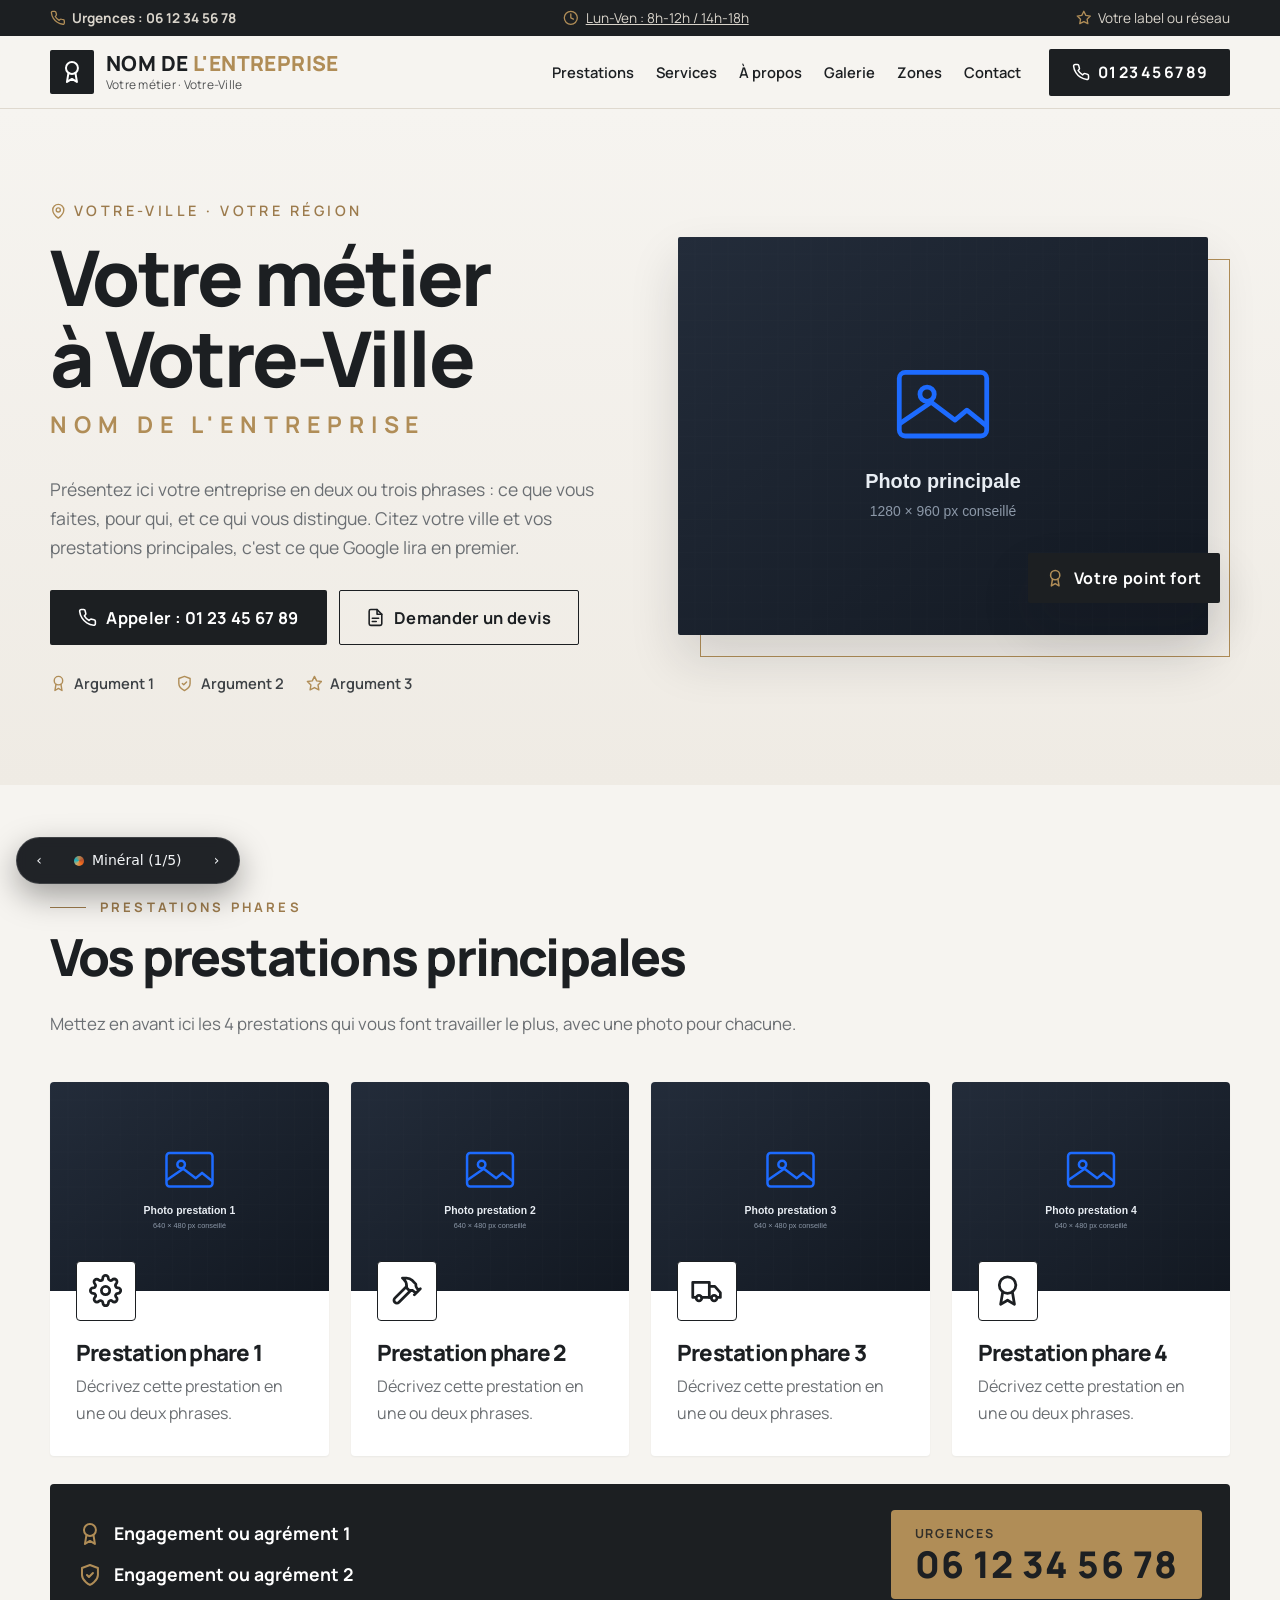
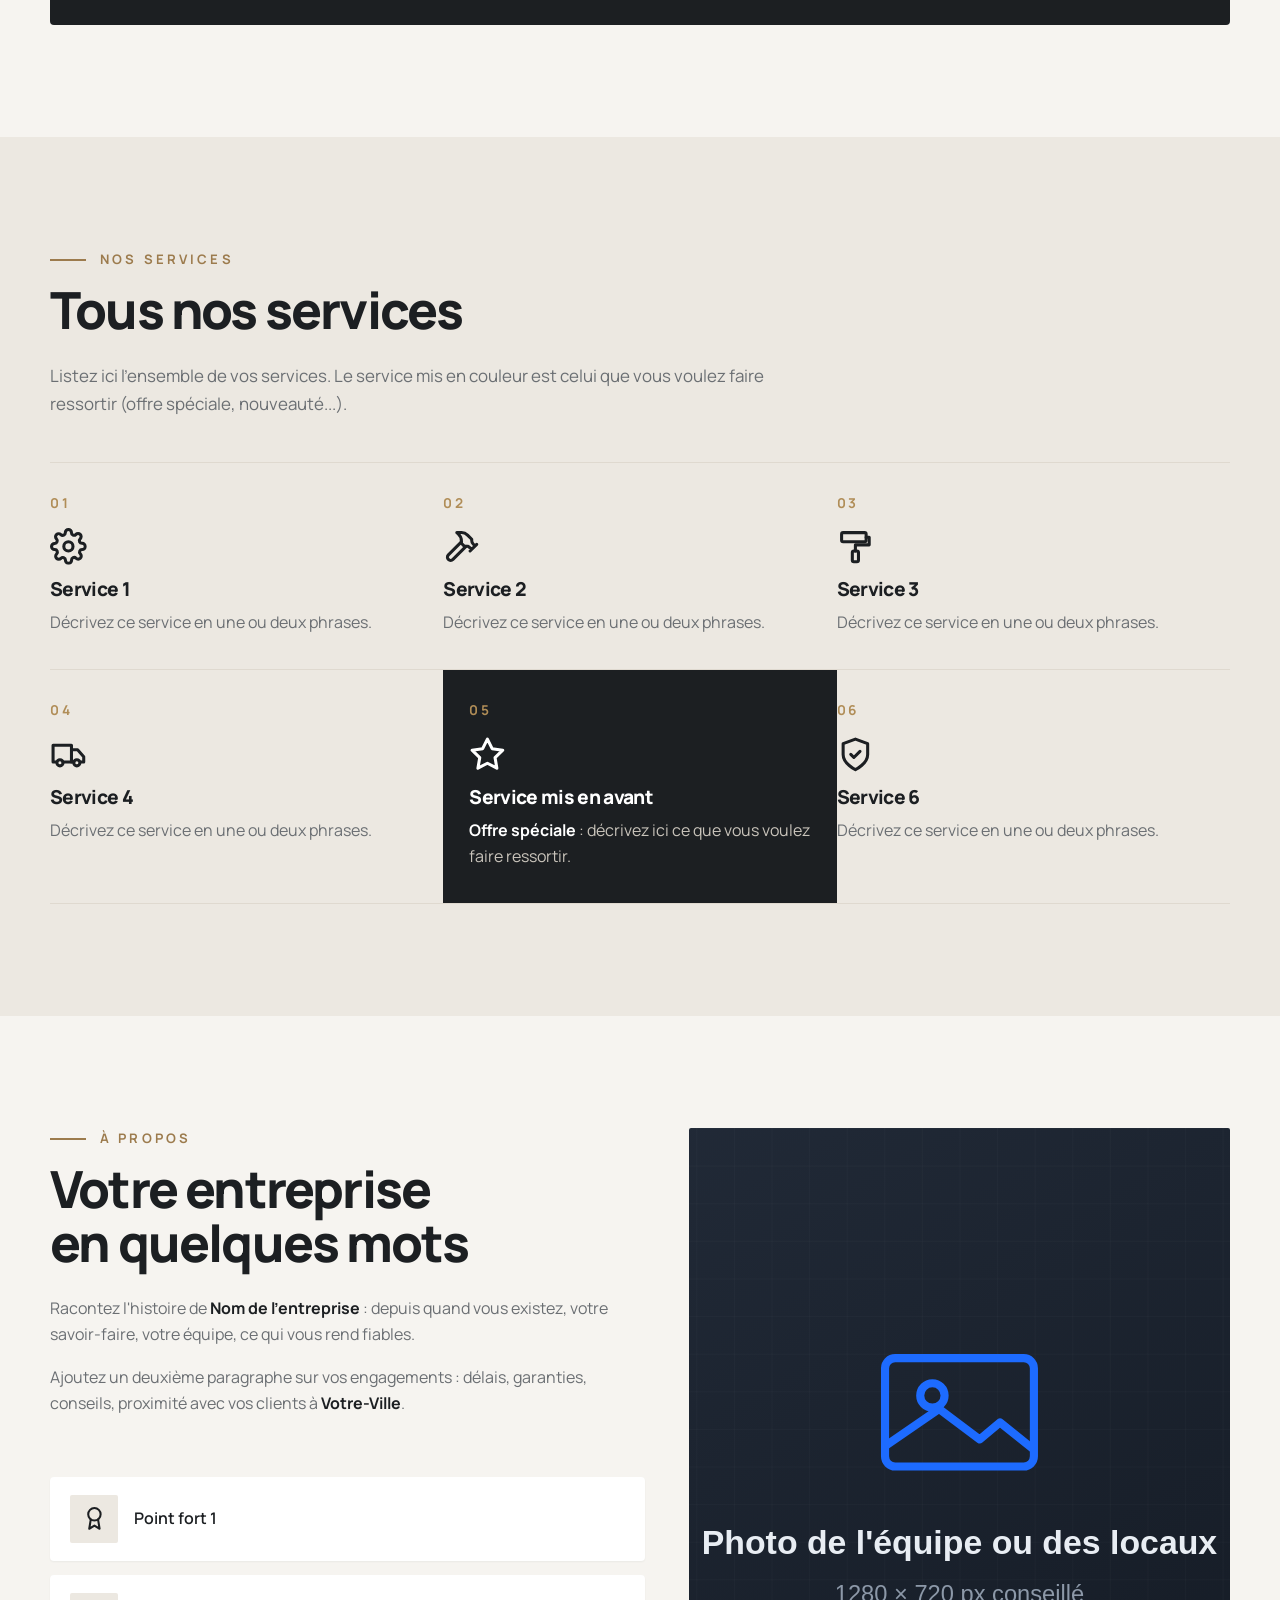
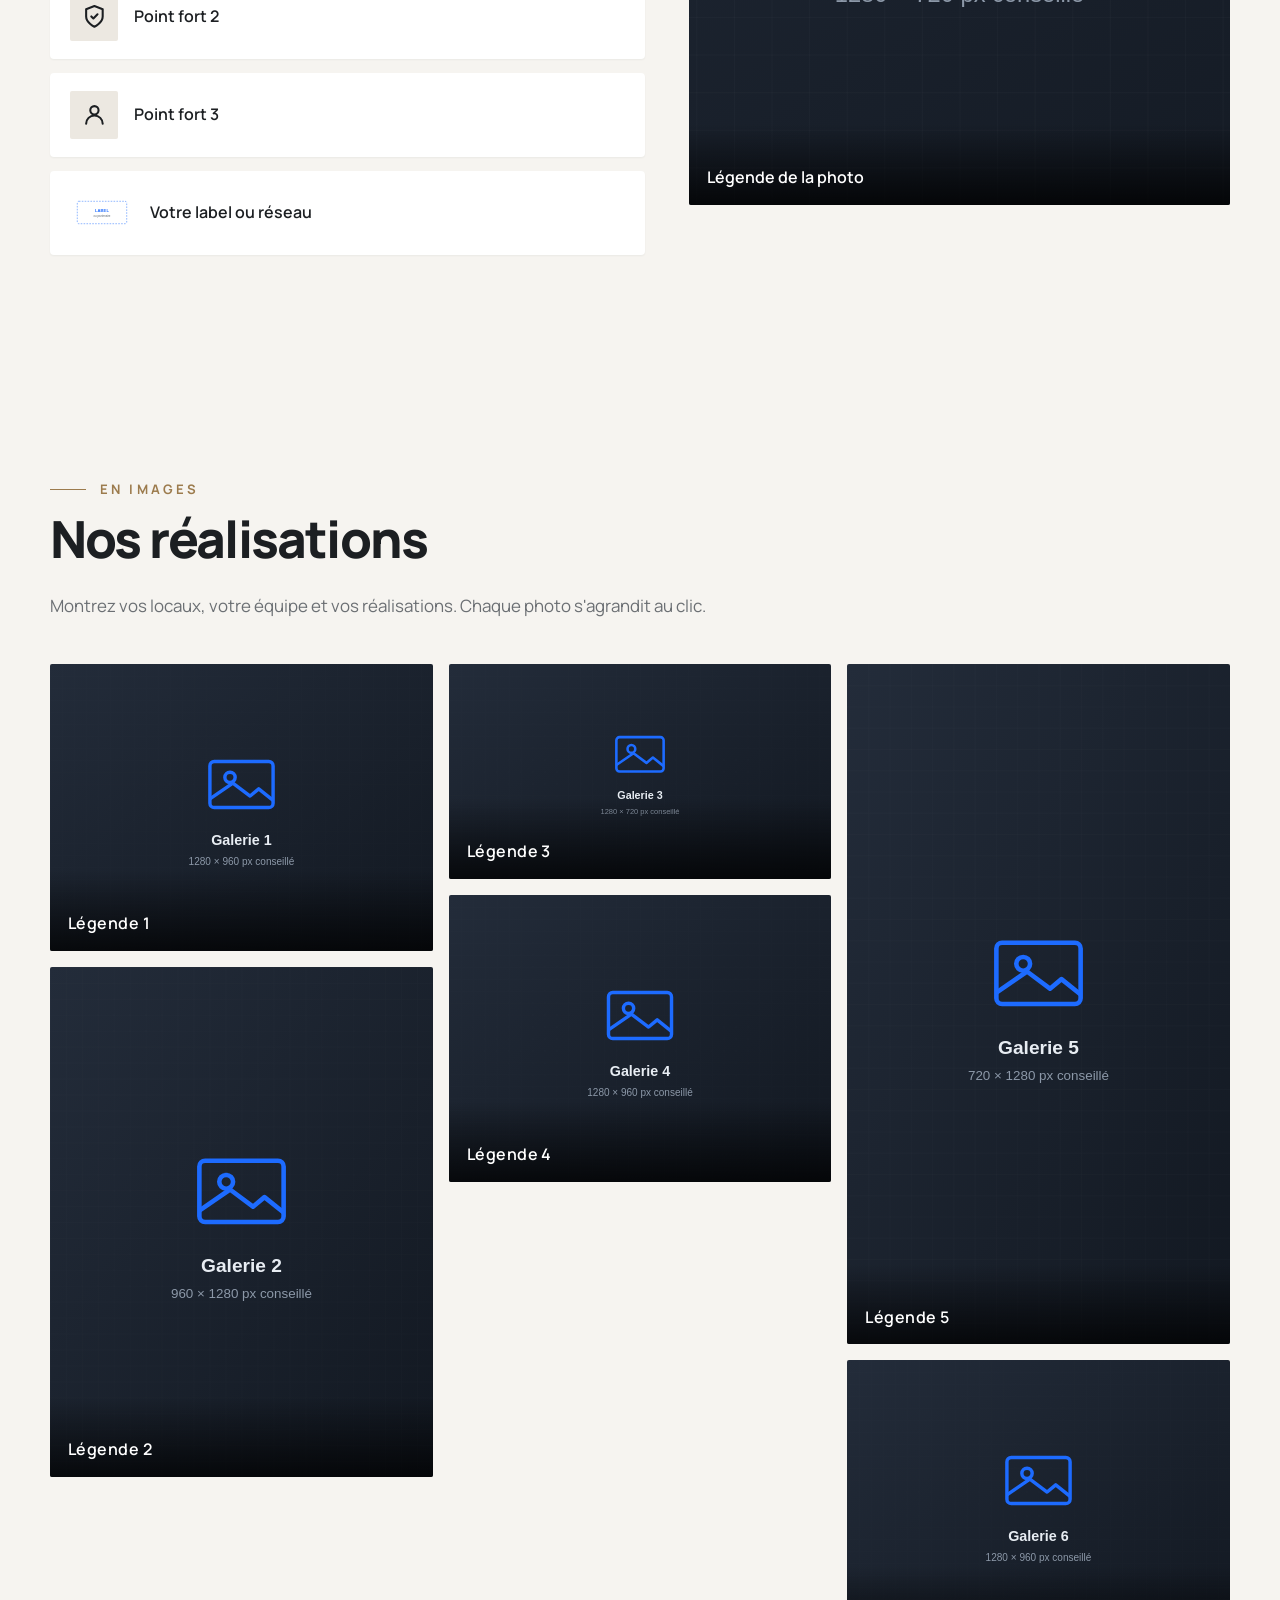
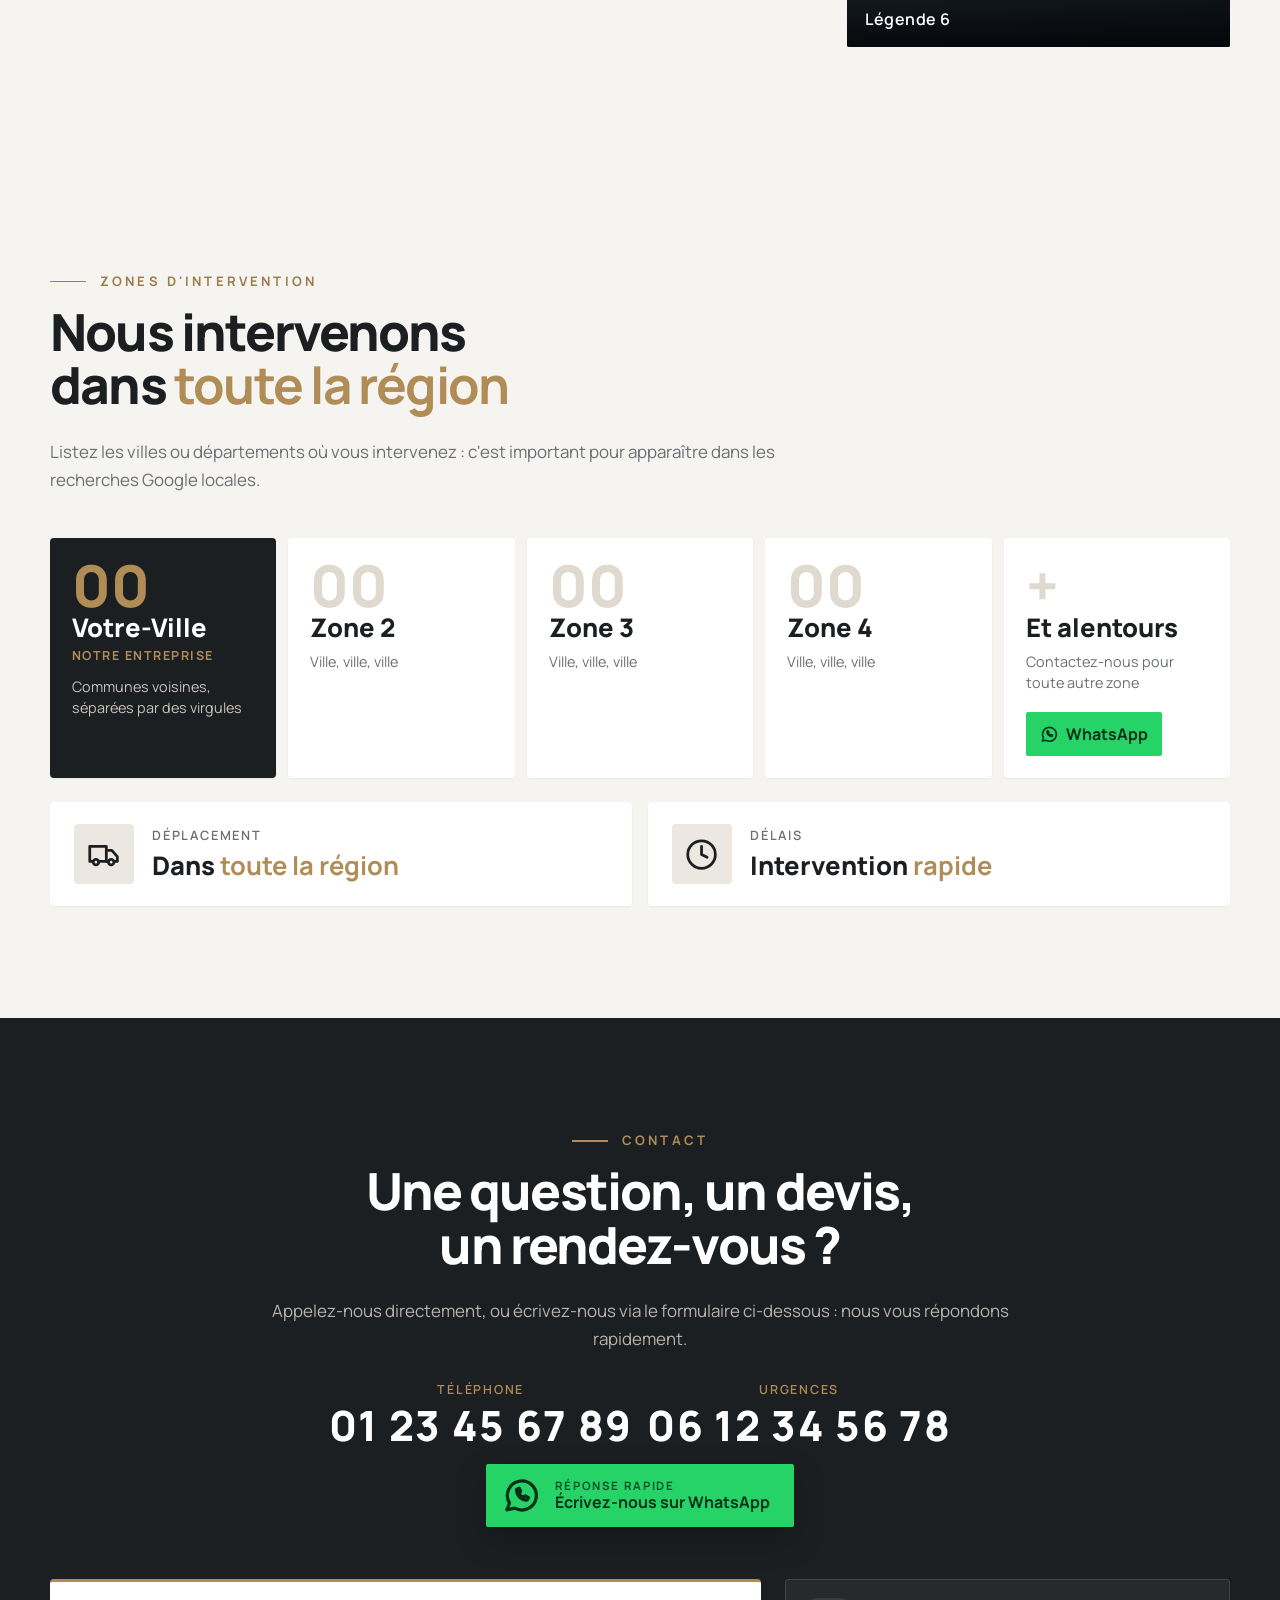
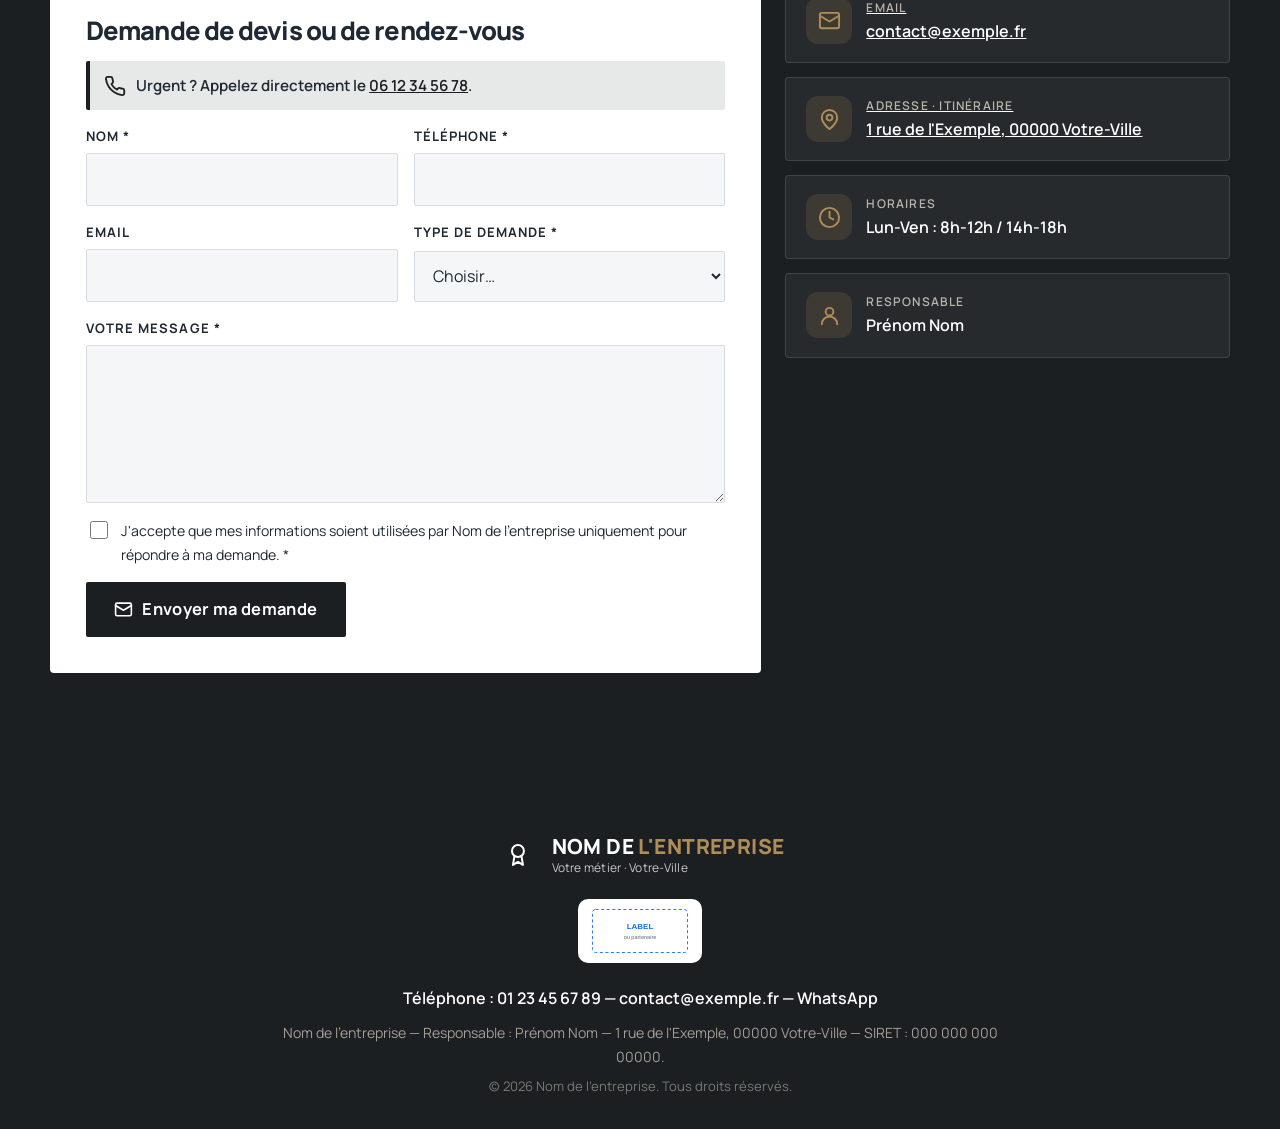
==== index.html @ e0436e5d "Initial commit" ====
<!DOCTYPE html>
<html lang="fr" data-theme="mineral">
<head>
<meta charset="UTF-8">
<meta name="viewport" content="width=device-width, initial-scale=1">
<!-- À PERSONNALISER : titre (≈ 60 caractères) et description (≈ 155 caractères) pour Google -->
<title>Votre métier à Votre-Ville | Nom de l'entreprise</title>
<meta name="description" content="Nom de l'entreprise, Votre-Ville : décrivez en une phrase votre métier, vos prestations principales et votre zone d'intervention.">
<meta name="robots" content="index, follow">
<meta name="author" content="Nom de l'entreprise">
<meta name="theme-color" content="#121212">
<link rel="canonical" href="https://www.exemple.fr/">
<link rel="icon" href="favicon.svg" type="image/svg+xml">

<!-- Partage sur les réseaux sociaux -->
<meta property="og:type" content="website">
<meta property="og:site_name" content="Nom de l'entreprise">
<meta property="og:title" content="Nom de l'entreprise - Votre métier à Votre-Ville">
<meta property="og:description" content="Décrivez en une phrase votre métier et vos prestations principales.">
<meta property="og:locale" content="fr_FR">
<meta property="og:url" content="https://www.exemple.fr/">
<meta property="og:image" content="https://www.exemple.fr/images/og-image.jpg">
<meta name="twitter:card" content="summary_large_image">

<link rel="preconnect" href="https://fonts.googleapis.com">
<link rel="preconnect" href="https://fonts.gstatic.com" crossorigin>
<link rel="preload" as="image" href="images/hero.svg">

<link rel="stylesheet" href="css/base.css">
<!-- Thème graphique (polices incluses) : en production, garder UNE seule ligne avec le thème choisi -->
<link rel="stylesheet" href="css/themes/mineral.css" id="theme-css">

<!-- ===== DÉMO : sélection du style (à supprimer en production) ===== -->
<script src="js/style-switcher.js"></script>

<!-- Données structurées pour Google (SEO local). À PERSONNALISER : toutes les valeurs. -->
<script type="application/ld+json">
{
  "@context": "https://schema.org",
  "@type": "LocalBusiness",
  "name": "Nom de l'entreprise",
  "image": "https://www.exemple.fr/images/og-image.jpg",
  "logo": "https://www.exemple.fr/images/logo.svg",
  "description": "Décrivez votre activité en une ou deux phrases.",
  "url": "https://www.exemple.fr/",
  "telephone": "+33123456789",
  "email": "contact@exemple.fr",
  "priceRange": "€€",
  "address": {
    "@type": "PostalAddress",
    "streetAddress": "1 rue de l'Exemple",
    "addressLocality": "Votre-Ville",
    "postalCode": "00000",
    "addressRegion": "Votre région",
    "addressCountry": "FR"
  },
  "geo": {
    "@type": "GeoCoordinates",
    "latitude": 0,
    "longitude": 0
  },
  "openingHoursSpecification": [
    {
      "@type": "OpeningHoursSpecification",
      "dayOfWeek": ["Monday","Tuesday","Wednesday","Thursday","Friday"],
      "opens": "08:00",
      "closes": "12:00"
    },
    {
      "@type": "OpeningHoursSpecification",
      "dayOfWeek": ["Monday","Tuesday","Wednesday","Thursday","Friday"],
      "opens": "14:00",
      "closes": "18:00"
    }
  ],
  "makesOffer": [
    { "@type": "Offer", "itemOffered": { "@type": "Service", "name": "Prestation phare 1" } },
    { "@type": "Offer", "itemOffered": { "@type": "Service", "name": "Prestation phare 2" } },
    { "@type": "Offer", "itemOffered": { "@type": "Service", "name": "Prestation phare 3" } },
    { "@type": "Offer", "itemOffered": { "@type": "Service", "name": "Prestation phare 4" } }
  ],
  "areaServed": [
    { "@type": "City", "name": "Votre-Ville" },
    { "@type": "City", "name": "Ville 2" },
    { "@type": "City", "name": "Ville 3" },
    { "@type": "City", "name": "Ville 4" }
  ],
  "sameAs": []
}
</script>
</head>
<body>

<!-- Pictogrammes SVG (utilisés via <use href="#i-...">) -->
<svg xmlns="http://www.w3.org/2000/svg" class="sprite" aria-hidden="true" focusable="false">
  <symbol id="i-phone" viewBox="0 0 24 24"><path d="M22 16.92v3a2 2 0 0 1-2.18 2 19.79 19.79 0 0 1-8.63-3.07 19.5 19.5 0 0 1-6-6 19.79 19.79 0 0 1-3.07-8.67A2 2 0 0 1 4.11 2h3a2 2 0 0 1 2 1.72c.13.96.36 1.9.7 2.81a2 2 0 0 1-.45 2.11L8.09 9.91a16 16 0 0 0 6 6l1.27-1.27a2 2 0 0 1 2.11-.45c.91.34 1.85.57 2.81.7A2 2 0 0 1 22 16.92z"/></symbol>
  <symbol id="i-pin" viewBox="0 0 24 24"><path d="M20 10c0 6-8 12-8 12s-8-6-8-12a8 8 0 0 1 16 0Z"/><circle cx="12" cy="10" r="3"/></symbol>
  <symbol id="i-clock" viewBox="0 0 24 24"><circle cx="12" cy="12" r="10"/><path d="M12 6v6l4 2"/></symbol>
  <symbol id="i-mail" viewBox="0 0 24 24"><rect x="2" y="4" width="20" height="16" rx="2"/><path d="m22 7-10 6L2 7"/></symbol>
  <symbol id="i-gear" viewBox="0 0 24 24"><circle cx="12" cy="12" r="3"/><path d="M19.4 15a1.65 1.65 0 0 0 .33 1.82l.06.06a2 2 0 1 1-2.83 2.83l-.06-.06a1.65 1.65 0 0 0-1.82-.33 1.65 1.65 0 0 0-1 1.51V21a2 2 0 1 1-4 0v-.09A1.65 1.65 0 0 0 9 19.4a1.65 1.65 0 0 0-1.82.33l-.06.06a2 2 0 1 1-2.83-2.83l.06-.06a1.65 1.65 0 0 0 .33-1.82 1.65 1.65 0 0 0-1.51-1H3a2 2 0 1 1 0-4h.09A1.65 1.65 0 0 0 4.6 9a1.65 1.65 0 0 0-.33-1.82l-.06-.06a2 2 0 1 1 2.83-2.83l.06.06a1.65 1.65 0 0 0 1.82.33H9a1.65 1.65 0 0 0 1-1.51V3a2 2 0 1 1 4 0v.09a1.65 1.65 0 0 0 1 1.51 1.65 1.65 0 0 0 1.82-.33l.06-.06a2 2 0 1 1 2.83 2.83l-.06.06a1.65 1.65 0 0 0-.33 1.82V9a1.65 1.65 0 0 0 1.51 1H21a2 2 0 1 1 0 4h-.09a1.65 1.65 0 0 0-1.51 1z"/></symbol>
  <symbol id="i-truck" viewBox="0 0 24 24"><path d="M14 17V6H2v11h2"/><path d="M14 9h4l4 4.5V17h-2"/><path d="M8.5 17h7"/><circle cx="6.5" cy="17.5" r="2"/><circle cx="17.5" cy="17.5" r="2"/></symbol>
  <symbol id="i-tow" viewBox="0 0 24 24"><path d="M14 17V8h4l4 5v4h-2"/><path d="M14 17H9M4 17H2v-3l11-6"/><path d="M5 11.5v2.5a1.5 1.5 0 1 0 3 0"/><circle cx="6.5" cy="17.5" r="2"/><circle cx="17.5" cy="17.5" r="2"/></symbol>
  <symbol id="i-crane" viewBox="0 0 24 24"><path d="M3 21h9M7 21V3M7 3h14M7 7l4-4M3 7h4"/><path d="M18 3v8"/><path d="M16 11h4v3h-4z"/></symbol>
  <symbol id="i-badge" viewBox="0 0 24 24"><circle cx="12" cy="8" r="6"/><path d="M15.5 13 17 22l-5-3-5 3 1.5-9"/></symbol>
  <symbol id="i-shield" viewBox="0 0 24 24"><path d="M12 22s8-4 8-10V5l-8-3-8 3v7c0 6 8 10 8 10z"/><path d="m9 12 2 2 4-4"/></symbol>
  <symbol id="i-user" viewBox="0 0 24 24"><circle cx="12" cy="8" r="4"/><path d="M4 21a8 8 0 0 1 16 0"/></symbol>
  <symbol id="i-car" viewBox="0 0 24 24"><path d="M5 17H3v-5l2.5-5h11l3 5H21v5h-2"/><path d="M3 12h18M9 17h6"/><circle cx="7" cy="17" r="2"/><circle cx="17" cy="17" r="2"/></symbol>
  <symbol id="i-vintage" viewBox="0 0 24 24"><path d="M3.5 16H2v-3l3-1 3-4h7l3 4 4 1v3h-1.5M8.5 16h7"/><path d="M8 8v4M2 12h20"/><circle cx="6" cy="16.5" r="2.5"/><circle cx="18" cy="16.5" r="2.5"/></symbol>
  <symbol id="i-hammer" viewBox="0 0 24 24"><path d="m15 12-8.5 8.5a2.12 2.12 0 1 1-3-3L12 9"/><path d="M17.64 15 22 10.64M20.91 11.7l-1.25-1.25c-.6-.6-.93-1.4-.93-2.25v-.86L16.01 4.6a5.56 5.56 0 0 0-3.94-1.64H9l.92.82A6.18 6.18 0 0 1 12 8.4v1.56l2 2h2.47l2.26 1.91"/></symbol>
  <symbol id="i-paint" viewBox="0 0 24 24"><rect x="3" y="3" width="16" height="6" rx="1"/><path d="M19 6h2v5h-9v4"/><rect x="10" y="15" width="4" height="7" rx="1"/></symbol>
  <symbol id="i-glass" viewBox="0 0 24 24"><path d="M3 8c3-2.5 15-2.5 18 0l-2 10H5z"/><path d="M8.5 14l3-3M12.5 15l4-4"/></symbol>
  <symbol id="i-star" viewBox="0 0 24 24"><path d="m12 2 3.09 6.26L22 9.27l-5 4.87 1.18 6.88L12 17.77l-6.18 3.25L7 14.14 2 9.27l6.91-1.01z"/></symbol>
  <symbol id="i-file" viewBox="0 0 24 24"><path d="M14 2H6a2 2 0 0 0-2 2v16a2 2 0 0 0 2 2h12a2 2 0 0 0 2-2V8z"/><path d="M14 2v6h6M8 13h8M8 17h5"/></symbol>
  <symbol id="i-arrow" viewBox="0 0 24 24"><path d="M5 12h14M13 5l7 7-7 7"/></symbol>
  <symbol id="i-whatsapp" viewBox="0 0 24 24"><path d="M3 21l1.65-4.2A9 9 0 1 1 8 20z"/><path d="M9 8.5c0 3.5 3 6.5 6.5 6.5l1-1.6-2-1-1 1a5 5 0 0 1-2.9-2.9l1-1-1-2z"/></symbol>
  <symbol id="i-menu" viewBox="0 0 24 24"><path d="M3 6h18M3 12h18M3 18h18"/></symbol>
  <symbol id="i-close" viewBox="0 0 24 24"><path d="M18 6 6 18M6 6l12 12"/></symbol>
</svg>

<a class="skip-link" href="#main">Aller au contenu</a>

<!-- ===== BARRE SUPÉRIEURE ===== -->
<div class="topbar">
  <div class="container topbar__inner">
    <a href="tel:+33612345678" class="topbar__phone">
      <svg class="icon"><use href="#i-phone"/></svg> Urgences : 06 12 34 56 78
    </a>
    <a href="tel:+33123456789" class="topbar__hours">
      <svg class="icon"><use href="#i-clock"/></svg> Lun-Ven : 8h-12h / 14h-18h
    </a>
    <span class="topbar__network">
      <svg class="icon"><use href="#i-star"/></svg> Votre label ou réseau
    </span>
  </div>
</div>

<!-- ===== EN-TÊTE / NAVIGATION ===== -->
<header class="site-header">
  <div class="container site-header__inner">
    <a class="brand" href="#accueil" aria-label="Nom de l'entreprise - retour à l'accueil">
      <!-- Logo texte (s'adapte à tous les thèmes). Pour un logo image :
           <img class="brand__logo" src="images/logo.svg" width="480" height="240" alt="Nom de l'entreprise">
           attention, l'en-tête est clair ou sombre selon le thème. -->
      <span class="brand__mark" aria-hidden="true"><svg class="icon"><use href="#i-badge"/></svg></span>
      <span class="brand__text">
        <span class="brand__name">Nom de <span class="brand__auto">l'entreprise</span></span>
        <span class="brand__tagline">Votre métier &middot; Votre-Ville</span>
      </span>
    </a>

    <button class="nav-toggle" type="button" aria-expanded="false" aria-controls="site-nav">
      <svg class="icon nav-toggle__open"><use href="#i-menu"/></svg>
      <svg class="icon nav-toggle__close"><use href="#i-close"/></svg>
      <span class="sr-only">Ouvrir le menu</span>
    </button>

    <nav class="site-nav" id="site-nav" aria-label="Navigation principale">
      <ul class="site-nav__list">
        <li><a href="#prestations">Prestations</a></li>
        <li><a href="#services">Services</a></li>
        <li><a href="#a-propos">À propos</a></li>
        <li><a href="#galerie">Galerie</a></li>
        <li><a href="#zones">Zones</a></li>
        <li><a href="#contact">Contact</a></li>
      </ul>
      <a href="tel:+33123456789" class="btn btn--primary site-nav__cta">
        <svg class="icon"><use href="#i-phone"/></svg> 01 23 45 67 89
      </a>
    </nav>
  </div>
</header>

<main id="main">

  <!-- ===== HERO ===== -->
  <section class="hero" id="accueil">
    <div class="container hero__inner">
      <div class="hero__content">
        <p class="hero__kicker">
          <svg class="icon"><use href="#i-pin"/></svg> Votre-Ville &middot; Votre région
        </p>
        <h1 class="hero__title">
          <span class="hero__title-main">Votre métier à Votre-Ville</span>
          <span class="hero__title-brand">Nom de l'entreprise</span>
        </h1>
        <p class="hero__lead">
          Présentez ici votre entreprise en deux ou trois phrases : ce que vous faites,
          pour qui, et ce qui vous distingue. Citez votre ville et vos prestations
          principales, c'est ce que Google lira en premier.
        </p>
        <div class="hero__actions">
          <a href="tel:+33123456789" class="btn btn--primary btn--lg">
            <svg class="icon"><use href="#i-phone"/></svg> Appeler : 01 23 45 67 89
          </a>
          <a href="#contact" class="btn btn--secondary btn--lg">
            <svg class="icon"><use href="#i-file"/></svg> Demander un devis
          </a>
        </div>
        <ul class="hero__facts">
          <li><svg class="icon"><use href="#i-badge"/></svg> Argument 1</li>
          <li><svg class="icon"><use href="#i-shield"/></svg> Argument 2</li>
          <li><svg class="icon"><use href="#i-star"/></svg> Argument 3</li>
        </ul>
      </div>

      <figure class="hero__media">
        <img src="images/hero.svg" width="1280" height="960" alt="Décrivez la photo principale" fetchpriority="high">
        <figcaption class="hero__badge">
          <svg class="icon"><use href="#i-badge"/></svg> Votre point fort
        </figcaption>
      </figure>
    </div>
  </section>

  <!-- ===== PRESTATIONS PHARES ===== -->
  <section class="section featured" id="prestations" aria-labelledby="featured-title">
    <div class="container">
      <header class="section__header">
        <p class="section__kicker">Prestations phares</p>
        <h2 class="section__title" id="featured-title">Vos prestations principales</h2>
        <p class="section__intro">
          Mettez en avant ici les 4 prestations qui vous font travailler le plus,
          avec une photo pour chacune.
        </p>
      </header>

      <ul class="featured__grid">
        <li class="featured__card">
          <img class="featured__img" src="images/prestation-1.svg" width="640" height="480" loading="lazy" alt="Décrivez la photo">
          <span class="featured__icon"><svg class="icon"><use href="#i-gear"/></svg></span>
          <h3 class="featured__title">Prestation phare 1</h3>
          <p>Décrivez cette prestation en une ou deux phrases.</p>
        </li>
        <li class="featured__card">
          <img class="featured__img" src="images/prestation-2.svg" width="640" height="480" loading="lazy" alt="Décrivez la photo">
          <span class="featured__icon"><svg class="icon"><use href="#i-hammer"/></svg></span>
          <h3 class="featured__title">Prestation phare 2</h3>
          <p>Décrivez cette prestation en une ou deux phrases.</p>
        </li>
        <li class="featured__card">
          <img class="featured__img" src="images/prestation-3.svg" width="640" height="480" loading="lazy" alt="Décrivez la photo">
          <span class="featured__icon"><svg class="icon"><use href="#i-truck"/></svg></span>
          <h3 class="featured__title">Prestation phare 3</h3>
          <p>Décrivez cette prestation en une ou deux phrases.</p>
        </li>
        <li class="featured__card">
          <img class="featured__img" src="images/prestation-4.svg" width="640" height="480" loading="lazy" alt="Décrivez la photo">
          <span class="featured__icon"><svg class="icon"><use href="#i-badge"/></svg></span>
          <h3 class="featured__title">Prestation phare 4</h3>
          <p>Décrivez cette prestation en une ou deux phrases.</p>
        </li>
      </ul>

      <div class="featured__band">
        <ul class="featured__labels">
          <li><svg class="icon"><use href="#i-badge"/></svg> Engagement ou agrément 1</li>
          <li><svg class="icon"><use href="#i-shield"/></svg> Engagement ou agrément 2</li>
        </ul>
        <a href="tel:+33612345678" class="featured__call">
          <span class="featured__call-label">Urgences</span>
          <span class="featured__call-number">06 12 34 56 78</span>
        </a>
      </div>
    </div>
  </section>

  <!-- ===== SERVICES ===== -->
  <section class="section services" id="services" aria-labelledby="services-title">
    <div class="container">
      <header class="section__header">
        <p class="section__kicker">Nos services</p>
        <h2 class="section__title" id="services-title">Tous nos services</h2>
        <p class="section__intro">
          Listez ici l'ensemble de vos services. Le service mis en couleur est celui
          que vous voulez faire ressortir (offre spéciale, nouveauté...).
        </p>
      </header>

      <ul class="services__grid">
        <li class="service">
          <span class="service__icon"><svg class="icon"><use href="#i-gear"/></svg></span>
          <h3 class="service__title">Service 1</h3>
          <p>Décrivez ce service en une ou deux phrases.</p>
        </li>
        <li class="service">
          <span class="service__icon"><svg class="icon"><use href="#i-hammer"/></svg></span>
          <h3 class="service__title">Service 2</h3>
          <p>Décrivez ce service en une ou deux phrases.</p>
        </li>
        <li class="service">
          <span class="service__icon"><svg class="icon"><use href="#i-paint"/></svg></span>
          <h3 class="service__title">Service 3</h3>
          <p>Décrivez ce service en une ou deux phrases.</p>
        </li>
        <li class="service">
          <span class="service__icon"><svg class="icon"><use href="#i-truck"/></svg></span>
          <h3 class="service__title">Service 4</h3>
          <p>Décrivez ce service en une ou deux phrases.</p>
        </li>
        <li class="service service--featured">
          <span class="service__icon"><svg class="icon"><use href="#i-star"/></svg></span>
          <h3 class="service__title">Service mis en avant</h3>
          <p><strong>Offre spéciale</strong> : décrivez ici ce que vous voulez faire ressortir.</p>
        </li>
        <li class="service">
          <span class="service__icon"><svg class="icon"><use href="#i-shield"/></svg></span>
          <h3 class="service__title">Service 6</h3>
          <p>Décrivez ce service en une ou deux phrases.</p>
        </li>
      </ul>
    </div>
  </section>

  <!-- ===== À PROPOS ===== -->
  <section class="section about" id="a-propos" aria-labelledby="about-title">
    <div class="container about__grid">
      <div class="about__text">
        <p class="section__kicker">À propos</p>
        <h2 class="section__title" id="about-title">Votre entreprise en quelques mots</h2>
        <p>
          Racontez l'histoire de <strong>Nom de l'entreprise</strong> : depuis quand vous
          existez, votre savoir-faire, votre équipe, ce qui vous rend fiables.
        </p>
        <p>
          Ajoutez un deuxième paragraphe sur vos engagements : délais, garanties,
          conseils, proximité avec vos clients à <strong>Votre-Ville</strong>.
        </p>
      </div>

      <ul class="highlights">
        <li class="highlight">
          <span class="highlight__icon"><svg class="icon"><use href="#i-badge"/></svg></span>
          <span>Point fort 1</span>
        </li>
        <li class="highlight">
          <span class="highlight__icon"><svg class="icon"><use href="#i-shield"/></svg></span>
          <span>Point fort 2</span>
        </li>
        <li class="highlight">
          <span class="highlight__icon"><svg class="icon"><use href="#i-user"/></svg></span>
          <span>Point fort 3</span>
        </li>
        <li class="highlight highlight--logo">
          <span class="highlight__icon logo-chip"><img src="images/label.svg" width="324" height="155" alt="Logo du label ou du partenaire" loading="lazy"></span>
          <span>Votre label ou réseau</span>
        </li>
      </ul>

      <figure class="about__media">
        <img src="images/a-propos.svg" width="1280" height="720" loading="lazy" alt="Décrivez la photo">
        <figcaption>Légende de la photo</figcaption>
      </figure>
    </div>
  </section>

  <!-- ===== GALERIE ===== -->
  <section class="section gallery" id="galerie" aria-labelledby="gallery-title">
    <div class="container">
      <header class="section__header">
        <p class="section__kicker">En images</p>
        <h2 class="section__title" id="gallery-title">Nos réalisations</h2>
        <p class="section__intro">
          Montrez vos locaux, votre équipe et vos réalisations. Chaque photo s'agrandit au clic.
        </p>
      </header>

      <div class="gallery__grid">
        <figure class="gallery__item">
          <a href="images/galerie-1.svg" class="gallery__link"><img src="images/galerie-1.svg" width="1280" height="960" loading="lazy" alt="Décrivez la photo"></a>
          <figcaption>Légende 1</figcaption>
        </figure>
        <figure class="gallery__item">
          <a href="images/galerie-2.svg" class="gallery__link"><img src="images/galerie-2.svg" width="960" height="1280" loading="lazy" alt="Décrivez la photo"></a>
          <figcaption>Légende 2</figcaption>
        </figure>
        <figure class="gallery__item">
          <a href="images/galerie-3.svg" class="gallery__link"><img src="images/galerie-3.svg" width="1280" height="720" loading="lazy" alt="Décrivez la photo"></a>
          <figcaption>Légende 3</figcaption>
        </figure>
        <figure class="gallery__item">
          <a href="images/galerie-4.svg" class="gallery__link"><img src="images/galerie-4.svg" width="1280" height="960" loading="lazy" alt="Décrivez la photo"></a>
          <figcaption>Légende 4</figcaption>
        </figure>
        <figure class="gallery__item">
          <a href="images/galerie-5.svg" class="gallery__link"><img src="images/galerie-5.svg" width="720" height="1280" loading="lazy" alt="Décrivez la photo"></a>
          <figcaption>Légende 5</figcaption>
        </figure>
        <figure class="gallery__item">
          <a href="images/galerie-6.svg" class="gallery__link"><img src="images/galerie-6.svg" width="1280" height="960" loading="lazy" alt="Décrivez la photo"></a>
          <figcaption>Légende 6</figcaption>
        </figure>
      </div>
    </div>
  </section>

  <!-- ===== ZONES D'INTERVENTION (SEO LOCAL) ===== -->
  <section class="section zones" id="zones" aria-labelledby="zones-title">
    <div class="container">
      <header class="section__header zones__header">
        <p class="section__kicker">Zones d'intervention</p>
        <h2 class="section__title" id="zones-title">
          Nous intervenons dans <strong class="zones__all">toute la région</strong>
        </h2>
        <p class="section__intro">
          Listez les villes ou départements où vous intervenez : c'est important pour
          apparaître dans les recherches Google locales.
        </p>
      </header>

      <ul class="zones__list">
        <li class="zones__dept zones__dept--home">
          <span class="zones__num">00</span>
          <span class="zones__name">Votre-Ville</span>
          <span class="zones__tag">Notre entreprise</span>
          <span class="zones__cities">Communes voisines, séparées par des virgules</span>
        </li>
        <li class="zones__dept">
          <span class="zones__num">00</span>
          <span class="zones__name">Zone 2</span>
          <span class="zones__cities">Ville, ville, ville</span>
        </li>
        <li class="zones__dept">
          <span class="zones__num">00</span>
          <span class="zones__name">Zone 3</span>
          <span class="zones__cities">Ville, ville, ville</span>
        </li>
        <li class="zones__dept">
          <span class="zones__num">00</span>
          <span class="zones__name">Zone 4</span>
          <span class="zones__cities">Ville, ville, ville</span>
        </li>
        <li class="zones__dept zones__dept--alt">
          <span class="zones__num">+</span>
          <span class="zones__name">Et alentours</span>
          <span class="zones__cities">Contactez-nous pour toute autre zone</span>
          <a class="zones__wa" href="https://wa.me/33612345678" target="_blank" rel="noopener">
            <svg class="icon"><use href="#i-whatsapp"/></svg> WhatsApp
          </a>
        </li>
      </ul>

      <ul class="zones__extra">
        <li>
          <span class="zones__extra-icon"><svg class="icon"><use href="#i-truck"/></svg></span>
          <span><span class="zones__extra-label">Déplacement</span>
          Dans <strong class="zones__all zones__all--sm">toute la région</strong></span>
        </li>
        <li>
          <span class="zones__extra-icon"><svg class="icon"><use href="#i-clock"/></svg></span>
          <span><span class="zones__extra-label">Délais</span>
          Intervention <strong class="zones__all zones__all--sm">rapide</strong></span>
        </li>
      </ul>
    </div>
  </section>

  <!-- ===== CONTACT ===== -->
  <section class="section contact" id="contact" aria-labelledby="contact-title">
    <div class="container">
      <div class="contact__cta">
        <p class="section__kicker">Contact</p>
        <h2 class="section__title" id="contact-title">Une question, un devis, un rendez-vous ?</h2>
        <p class="section__intro">
          Appelez-nous directement, ou écrivez-nous via le formulaire ci-dessous :
          nous vous répondons rapidement.
        </p>
        <div class="contact__phones">
          <a href="tel:+33123456789" class="contact__phone">
            <span class="contact__phone-label">Téléphone</span> 01 23 45 67 89
          </a>
          <a href="tel:+33612345678" class="contact__phone">
            <span class="contact__phone-label">Urgences</span> 06 12 34 56 78
          </a>
        </div>
        <a class="whatsapp-btn" href="https://wa.me/33612345678" target="_blank" rel="noopener">
          <svg class="icon"><use href="#i-whatsapp"/></svg>
          <span>
            <span class="whatsapp-btn__label">Réponse rapide</span>
            Écrivez-nous sur WhatsApp
          </span>
        </a>
      </div>

      <div class="contact__grid">
      <!-- Formulaire : créer une clé gratuite sur web3forms.com avec l'email du client -->
      <form class="contact-form" id="contact-form" action="https://api.web3forms.com/submit" method="POST" data-phone="01 23 45 67 89">
        <input type="hidden" name="access_key" value="VOTRE_CLE_WEB3FORMS">
        <input type="hidden" name="subject" value="Nouvelle demande depuis le site">
        <input type="hidden" name="from_name" value="Site Nom de l'entreprise">
        <input type="checkbox" name="botcheck" class="contact-form__trap" tabindex="-1" autocomplete="off" aria-hidden="true">

        <h3 class="contact-form__title">Demande de devis ou de rendez-vous</h3>
        <p class="contact-form__urgent">
          <svg class="icon"><use href="#i-phone"/></svg>
          <span>Urgent ? Appelez directement le
          <a href="tel:+33612345678">06 12 34 56 78</a>.</span>
        </p>

        <div class="contact-form__row">
          <div class="contact-form__field">
            <label for="cf-name">Nom *</label>
            <input id="cf-name" name="name" type="text" autocomplete="name" required>
          </div>
          <div class="contact-form__field">
            <label for="cf-phone">Téléphone *</label>
            <input id="cf-phone" name="telephone" type="tel" autocomplete="tel" inputmode="tel" required>
          </div>
        </div>
        <div class="contact-form__row">
          <div class="contact-form__field">
            <label for="cf-email">Email</label>
            <input id="cf-email" name="email" type="email" autocomplete="email">
          </div>
          <div class="contact-form__field">
            <label for="cf-type">Type de demande *</label>
            <select id="cf-type" name="type_de_demande" required>
              <option value="">Choisir…</option>
              <option>Demande de devis</option>
              <option>Prise de rendez-vous</option>
              <option>Question</option>
              <option>Autre demande</option>
            </select>
          </div>
        </div>
        <div class="contact-form__field">
          <label for="cf-message">Votre message *</label>
          <textarea id="cf-message" name="message" rows="5" required></textarea>
        </div>
        <label class="contact-form__consent">
          <input type="checkbox" name="consentement" value="Oui" required>
          <span>J'accepte que mes informations soient utilisées par Nom de l'entreprise uniquement pour répondre à ma demande. *</span>
        </label>
        <button type="submit" class="btn btn--primary btn--lg contact-form__submit">
          <svg class="icon"><use href="#i-mail"/></svg> Envoyer ma demande
        </button>
        <p class="contact-form__status" role="status" aria-live="polite"></p>
      </form>

      <address class="contact__infos">
        <a class="contact__info" href="mailto:contact@exemple.fr">
          <span class="contact__icon"><svg class="icon"><use href="#i-mail"/></svg></span>
          <span><span class="contact__label">Email</span> contact@exemple.fr</span>
        </a>
        <a class="contact__info" href="https://www.google.com/maps/dir/?api=1&amp;destination=1+rue+de+l%27Exemple+00000+Votre-Ville" target="_blank" rel="noopener">
          <span class="contact__icon"><svg class="icon"><use href="#i-pin"/></svg></span>
          <span><span class="contact__label">Adresse · itinéraire</span> 1 rue de l'Exemple, 00000 Votre-Ville</span>
        </a>
        <div class="contact__info">
          <span class="contact__icon"><svg class="icon"><use href="#i-clock"/></svg></span>
          <span><span class="contact__label">Horaires</span> Lun-Ven : 8h-12h / 14h-18h</span>
        </div>
        <div class="contact__info">
          <span class="contact__icon"><svg class="icon"><use href="#i-user"/></svg></span>
          <span><span class="contact__label">Responsable</span> Prénom Nom</span>
        </div>
      </address>
      </div>
    </div>
  </section>

</main>

<!-- ===== PIED DE PAGE ===== -->
<footer class="site-footer">
  <div class="container site-footer__inner">
    <div class="site-footer__brand brand">
      <span class="brand__mark" aria-hidden="true"><svg class="icon"><use href="#i-badge"/></svg></span>
      <span class="brand__text">
        <span class="brand__name">Nom de <span class="brand__auto">l'entreprise</span></span>
        <span class="brand__tagline">Votre métier &middot; Votre-Ville</span>
      </span>
    </div>
    <div class="site-footer__badges">
      <span class="logo-chip"><img src="images/label.svg" width="324" height="155" alt="Logo du label ou du partenaire" loading="lazy"></span>
    </div>
    <p class="site-footer__contact">
      Téléphone : <a href="tel:+33123456789">01 23 45 67 89</a> —
      <a href="mailto:contact@exemple.fr">contact@exemple.fr</a> —
      <a href="https://wa.me/33612345678" target="_blank" rel="noopener">WhatsApp</a>
    </p>
    <p class="site-footer__legal">
      Nom de l'entreprise — Responsable : Prénom Nom —
      1 rue de l'Exemple, 00000 Votre-Ville — SIRET : 000 000 000 00000.
    </p>
    <p class="site-footer__copy">&copy; <span id="year">2026</span> Nom de l'entreprise. Tous droits réservés.</p>
  </div>
</footer>

<!-- Visionneuse de la galerie -->
<dialog class="lightbox" aria-label="Photo agrandie">
  <figure class="lightbox__figure">
    <div>
      <img class="lightbox__img" src="" alt="">
      <figcaption class="lightbox__caption"></figcaption>
    </div>
  </figure>
  <button type="button" class="lightbox__btn lightbox__close" aria-label="Fermer"><svg class="icon"><use href="#i-close"/></svg></button>
  <button type="button" class="lightbox__btn lightbox__prev" aria-label="Photo précédente"><svg class="icon"><use href="#i-arrow"/></svg></button>
  <button type="button" class="lightbox__btn lightbox__next" aria-label="Photo suivante"><svg class="icon"><use href="#i-arrow"/></svg></button>
</dialog>

<!-- Barre d'appel fixe sur mobile -->
<div class="callbar">
  <a href="tel:+33612345678" class="callbar__main"><svg class="icon"><use href="#i-phone"/></svg> Urgences</a>
  <a href="tel:+33123456789" class="callbar__alt"><svg class="icon"><use href="#i-phone"/></svg> Appeler</a>
</div>

<script src="js/main.js" defer></script>
</body>
</html>
---- css/base.css ----
/* =========================================================
   base.css — structure du site : reset, grilles,
   navigation responsive, composants. Les couleurs, polices
   et variantes de mise en page sont définies dans
   css/themes/*.css via les variables ci-dessous.
   ========================================================= */

:root {
  /* Typographie */
  --font-head: system-ui, sans-serif;
  --font-body: system-ui, sans-serif;
  --head-weight: 700;
  --head-transform: none;
  --head-spacing: -0.01em;
  --head-line: 1.15;
  --kicker-transform: uppercase;
  --kicker-spacing: 0.14em;

  /* Couleurs */
  --c-bg: #ffffff;
  --c-surface: #ffffff;
  --c-alt: #f4f6f8;
  --c-text: #1f2933;
  --c-muted: #5b6b7a;
  --c-head: #11161c;
  --c-border: #e2e7ec;
  --c-accent: #1d6bff;
  --c-accent-hover: #0f56dc;
  --c-accent-ink: #ffffff;
  --c-kicker: var(--c-accent);

  --c-topbar-bg: #11161c;
  --c-topbar-text: #e8edf2;
  --c-header-bg: #ffffff;
  --c-header-text: #11161c;
  --c-footer-bg: #11161c;
  --c-footer-text: #b8c2cc;

  /* Formes */
  --radius: 14px;
  --radius-img: 14px;
  --radius-btn: 999px;
  --shadow: 0 6px 20px rgba(17, 22, 28, 0.08);
  --shadow-hover: 0 14px 34px rgba(17, 22, 28, 0.14);

  /* Espacements */
  --container: 1180px;
  --gutter: 20px;
  --section-y: clamp(64px, 9vw, 112px);
}

/* ---------- Reset ---------- */
*, *::before, *::after { box-sizing: border-box; }
html { scroll-behavior: smooth; scroll-padding-top: 88px; -webkit-text-size-adjust: 100%; }
body {
  margin: 0;
  font-family: var(--font-body);
  font-size: 1rem;
  line-height: 1.65;
  color: var(--c-text);
  background: var(--c-bg);
  -webkit-font-smoothing: antialiased;
  overflow-x: hidden;
}
img { max-width: 100%; height: auto; display: block; }
a { color: inherit; }
ul { margin: 0; padding: 0; list-style: none; }
figure { margin: 0; }
address { font-style: normal; }
h1, h2, h3 {
  font-family: var(--font-head);
  font-weight: var(--head-weight);
  text-transform: var(--head-transform);
  letter-spacing: var(--head-spacing);
  line-height: var(--head-line);
  color: var(--c-head);
  margin: 0 0 0.5em;
  text-wrap: balance;
}
p { margin: 0 0 1em; }
:focus-visible { outline: 3px solid var(--c-accent); outline-offset: 3px; }

.sprite { position: absolute; width: 0; height: 0; overflow: hidden; }
.icon {
  width: 1.15em; height: 1.15em; flex: none;
  fill: none; stroke: currentColor; stroke-width: 2;
  stroke-linecap: round; stroke-linejoin: round;
  vertical-align: -0.2em;
}
.sr-only {
  position: absolute; width: 1px; height: 1px; padding: 0; margin: -1px;
  overflow: hidden; clip: rect(0, 0, 0, 0); white-space: nowrap; border: 0;
}
.skip-link {
  position: absolute; left: 12px; top: -60px; z-index: 200;
  background: var(--c-accent); color: var(--c-accent-ink);
  padding: 10px 16px; border-radius: 8px; text-decoration: none; font-weight: 600;
}
.skip-link:focus { top: 12px; }

.container {
  width: 100%;
  max-width: calc(var(--container) + var(--gutter) * 2);
  margin-inline: auto;
  padding-inline: var(--gutter);
}

/* ---------- Boutons ---------- */
.btn {
  display: inline-flex; align-items: center; justify-content: center; gap: 0.55em;
  padding: 0.75em 1.35em;
  font: 600 0.98rem/1.2 var(--font-body);
  border: 2px solid transparent;
  border-radius: var(--radius-btn);
  text-decoration: none;
  cursor: pointer;
  transition: background-color .2s, color .2s, border-color .2s, transform .2s, box-shadow .2s;
}
.btn:hover { transform: translateY(-2px); }
.btn--lg { padding: 0.95em 1.6em; font-size: 1.03rem; }
.btn--primary { background: var(--c-accent); color: var(--c-accent-ink); }
.btn--primary:hover { background: var(--c-accent-hover); }
.btn--secondary { background: transparent; color: var(--c-head); border-color: currentColor; }
.btn--secondary:hover { background: var(--c-head); color: var(--c-bg); border-color: var(--c-head); }

/* ---------- Topbar ---------- */
.topbar { background: var(--c-topbar-bg); color: var(--c-topbar-text); font-size: 0.85rem; }
.topbar__inner {
  display: flex; flex-wrap: wrap; align-items: center; justify-content: space-between;
  gap: 4px 20px; padding-block: 7px;
}
.topbar__inner > * { display: inline-flex; align-items: center; gap: 0.5em; }
.topbar__phone { font-weight: 700; text-decoration: none; }
.topbar__phone:hover { text-decoration: underline; }
.topbar__hours { display: none; }
@media (min-width: 900px) { .topbar__hours { display: inline-flex; } }
@media (max-width: 560px) { .topbar__network { display: none !important; } .topbar__inner { justify-content: center; } }

/* ---------- Header / nav ---------- */
.site-header {
  position: sticky; top: 0; z-index: 100;
  background: var(--c-header-bg); color: var(--c-header-text);
  transition: box-shadow .25s, background-color .25s;
}
.site-header.is-scrolled { box-shadow: 0 6px 24px rgba(0, 0, 0, 0.12); }
.site-header__inner { display: flex; align-items: center; justify-content: space-between; gap: 16px; min-height: 72px; }

.brand__logo { height: 64px; width: auto; }
@media (max-width: 480px) { .brand__logo { height: 46px; } }
.brand { display: inline-flex; align-items: center; gap: 12px; text-decoration: none; color: inherit; }
.brand__mark {
  display: grid; place-items: center; width: 44px; height: 44px; border-radius: 12px;
  background: var(--c-accent); color: var(--c-accent-ink); font-size: 1.3rem;
}
.brand__text { display: flex; flex-direction: column; line-height: 1.1; }
.brand__name { font: 800 1.3rem/1 var(--font-head); text-transform: uppercase; letter-spacing: 0.02em; }
.brand__auto { color: var(--c-accent); }
.brand__tagline { white-space: nowrap; font-size: 0.75rem; opacity: 0.75; margin-top: 4px; letter-spacing: 0.02em; }

.nav-toggle {
  display: inline-grid; place-items: center; width: 46px; height: 46px;
  background: transparent; color: inherit; border: 1.5px solid currentColor; border-radius: 10px;
  font-size: 1.35rem; cursor: pointer;
}
.nav-toggle__close { display: none; }
.nav-toggle[aria-expanded="true"] .nav-toggle__open { display: none; }
.nav-toggle[aria-expanded="true"] .nav-toggle__close { display: block; }

.site-nav {
  position: absolute; left: 0; right: 0; top: 100%;
  background: var(--c-header-bg);
  padding: 8px var(--gutter) 22px;
  box-shadow: 0 18px 30px rgba(0, 0, 0, 0.15);
  display: none;
}
.site-nav.is-open { display: block; }
.site-nav__list a {
  display: block; padding: 12px 4px; text-decoration: none;
  font-weight: 600; border-bottom: 1px solid color-mix(in srgb, currentColor 12%, transparent);
}
.site-nav__cta { margin-top: 16px; width: 100%; }

@media (min-width: 1200px) {
  .nav-toggle { display: none; }
  .site-nav {
    position: static; display: flex !important; align-items: center; gap: 18px;
    padding: 0; background: none; box-shadow: none;
  }
  .site-nav__list { display: flex; gap: 2px; }
  .site-nav__list a {
    padding: 8px 10px; border: 0; font-size: 0.92rem; white-space: nowrap; border-radius: 8px;
    position: relative; transition: color .2s, background-color .2s;
  }
  .site-nav__list a:hover { color: var(--c-accent); }
  .site-nav__cta { margin: 0; width: auto; white-space: nowrap; }
}

/* ---------- Hero (par défaut : 2 colonnes) ---------- */
.hero { position: relative; padding-block: clamp(48px, 7vw, 96px); overflow: hidden; }
.hero__inner { display: grid; gap: 48px; align-items: center; }
@media (min-width: 960px) { .hero__inner { grid-template-columns: 1.05fr 1fr; } }
.hero__kicker {
  display: inline-flex; align-items: center; gap: 0.5em;
  font-weight: 600; font-size: 0.9rem; color: var(--c-kicker);
  text-transform: var(--kicker-transform); letter-spacing: var(--kicker-spacing);
}
.hero__title { font-size: clamp(2.1rem, 4.6vw, 3.6rem); }
.hero__title-main, .hero__title-brand { display: block; }
.hero__title-brand { font-size: 0.42em; margin-top: 0.6em; letter-spacing: 0.12em; color: var(--c-accent); }
.hero__lead { font-size: 1.1rem; color: var(--c-muted); max-width: 60ch; }
.hero__actions { display: flex; flex-wrap: wrap; gap: 12px; margin: 28px 0 26px; }
.hero__facts { display: flex; flex-wrap: wrap; gap: 10px 22px; font-weight: 600; font-size: 0.92rem; }
.hero__facts li { display: inline-flex; align-items: center; gap: 0.5em; }
.hero__facts .icon { color: var(--c-accent); }
.hero__media { position: relative; }
.hero__media img { width: 100%; border-radius: var(--radius-img); box-shadow: var(--shadow-hover); aspect-ratio: 4 / 3; object-fit: cover; }
.hero__badge {
  position: absolute; left: 18px; bottom: -18px;
  display: inline-flex; align-items: center; gap: 0.6em;
  background: var(--c-accent); color: var(--c-accent-ink);
  padding: 12px 18px; border-radius: var(--radius); font-weight: 700; box-shadow: var(--shadow-hover);
}
@media (max-width: 600px) { .hero__actions .btn { width: 100%; } }

/* ---------- Sections ---------- */
.section { padding-block: var(--section-y); }
.section__header { max-width: 760px; margin-bottom: 44px; }
.section__kicker {
  font-weight: 700; font-size: 0.82rem; color: var(--c-kicker);
  text-transform: var(--kicker-transform); letter-spacing: var(--kicker-spacing); margin-bottom: 12px;
}
.section__title { font-size: clamp(1.75rem, 3.2vw, 2.6rem); }
.section__intro { color: var(--c-muted); font-size: 1.06rem; margin: 0; }

/* Prestations phares : cartes avec photo + bandeau d'engagements */
.featured__grid { display: grid; gap: 22px; grid-template-columns: repeat(auto-fit, minmax(min(100%, 250px), 1fr)); }
.featured__card {
  position: relative; display: flex; flex-direction: column; padding: 0 26px 30px; overflow: hidden;
  background: var(--c-surface); border: 1px solid var(--c-border); border-radius: var(--radius);
  transition: transform .25s, box-shadow .25s, background-color .25s;
}
.featured__card:hover { transform: translateY(-4px); box-shadow: var(--shadow-hover); }
.featured__img { width: calc(100% + 52px); max-width: none; margin: 0 -26px; aspect-ratio: 4 / 3; object-fit: cover; }
.featured__icon {
  position: relative; display: grid; place-items: center; width: 60px; height: 60px; margin: -30px 0 20px;
  border-radius: var(--radius); background: var(--c-accent); color: var(--c-accent-ink); font-size: 1.8rem;
  box-shadow: 0 0 0 5px var(--c-surface);
}
.featured__title { font-size: 1.4rem; margin-bottom: 0.4em; }
.featured__card p { margin: 0; color: var(--c-muted); }
.featured__band {
  display: grid; gap: 24px; align-items: center; margin-top: 28px; padding: 26px 28px; border-radius: var(--radius);
  background: color-mix(in srgb, var(--c-accent) 7%, var(--c-surface));
  border: 1px solid color-mix(in srgb, var(--c-accent) 30%, transparent);
}
@media (min-width: 900px) { .featured__band { grid-template-columns: 1fr auto; } }
.featured__labels { display: grid; gap: 12px; }
.featured__labels li { display: flex; align-items: center; gap: 12px; font-weight: 700; font-size: 1.1rem; color: var(--c-head); }
.featured__labels .icon { color: var(--c-accent); font-size: 1.3rem; }
.featured__call {
  display: flex; flex-direction: column; text-decoration: none; padding: 14px 24px; border-radius: var(--radius);
  background: var(--c-accent); color: var(--c-accent-ink); transition: background-color .2s;
}
.featured__call:hover { background: var(--c-accent-hover); }
.featured__call-label { font-size: 0.78rem; font-weight: 700; text-transform: uppercase; letter-spacing: 0.14em; opacity: .85; }
.featured__call-number { font: var(--head-weight) clamp(1.7rem, 4vw, 2.3rem)/1.1 var(--font-head); letter-spacing: 0.03em; }

/* À propos */
.about__grid { display: grid; gap: 44px; }
.about__text p:not(.section__kicker) { color: var(--c-muted); }
.about__text strong { color: var(--c-head); }
.highlights { display: grid; gap: 14px; }
.about__media { position: relative; overflow: hidden; border-radius: var(--radius-img); }
.about__media img { width: 100%; aspect-ratio: 16 / 10; object-fit: cover; }
.about__media figcaption { position: absolute; left: 0; right: 0; bottom: 0; padding: 40px 18px 14px; background: linear-gradient(transparent, rgba(0, 0, 0, .8)); color: #fff; font-weight: 600; }
@media (min-width: 960px) {
  .about__grid { grid-template-columns: 1.1fr 1fr; align-items: start; }
  .about__media { grid-column: 2; grid-row: 1 / span 2; position: sticky; top: 110px; }
  .about__media img { aspect-ratio: 4 / 5; }
}
@media (min-width: 560px) and (max-width: 959px) { .highlights { grid-template-columns: 1fr 1fr; } }
.highlight {
  display: flex; align-items: center; gap: 16px; padding: 18px 20px;
  background: var(--c-surface); border: 1px solid var(--c-border); border-radius: var(--radius);
  font-weight: 600; color: var(--c-head);
}
.highlight__icon {
  display: grid; place-items: center; flex: none; width: 48px; height: 48px; border-radius: 12px;
  background: color-mix(in srgb, var(--c-accent) 12%, transparent); color: var(--c-accent); font-size: 1.35rem;
}
.logo-chip { background: #fff !important; border-radius: 10px; padding: 6px; display: inline-grid; place-items: center; }
.highlight__icon.logo-chip, .contact__icon.logo-chip { width: 64px; height: 48px; }
.highlight .highlight__icon.logo-chip { border-radius: 8px; border: 0; }
.logo-chip img { max-height: 36px; width: auto; }
.site-footer__badges .logo-chip img { max-height: 48px; }

/* Services */
.services { background: var(--c-alt); }
.services__grid { display: grid; gap: 22px; grid-template-columns: repeat(auto-fill, minmax(min(100%, 300px), 1fr)); counter-reset: svc; }
.service {
  counter-increment: svc;
  position: relative; padding: 30px 28px;
  background: var(--c-surface); border: 1px solid var(--c-border); border-radius: var(--radius);
  transition: transform .25s, box-shadow .25s, border-color .25s;
}
.service:hover { transform: translateY(-4px); box-shadow: var(--shadow-hover); }
.service__icon {
  display: grid; place-items: center; width: 56px; height: 56px; margin-bottom: 20px;
  border-radius: 14px; background: var(--c-accent); color: var(--c-accent-ink); font-size: 1.55rem;
}
.service__title { font-size: 1.2rem; }
.service p { margin: 0; color: var(--c-muted); }

/* Galerie : mosaïque */
.gallery__grid { columns: 2; column-gap: 10px; }
@media (min-width: 640px) { .gallery__grid { columns: 3 240px; column-gap: 16px; } .gallery__item { margin-bottom: 16px !important; } }
.gallery__item { position: relative; overflow: hidden; margin: 0 0 10px; break-inside: avoid; border-radius: var(--radius-img); background: var(--c-alt); }
.gallery__link { display: block; cursor: zoom-in; }
.gallery__item img { width: 100%; height: auto; transition: transform .6s ease; }
.gallery__item:hover img { transform: scale(1.05); }
.gallery__item figcaption {
  position: absolute; left: 0; right: 0; bottom: 0; padding: 40px 18px 14px; pointer-events: none;
  background: linear-gradient(transparent, rgba(0, 0, 0, 0.75)); color: #fff; font-weight: 600;
}

/* Visionneuse photo */
.lightbox { border: 0; padding: 0; background: transparent; max-width: 100vw; max-height: 100vh; width: 100vw; height: 100vh; }
.lightbox::backdrop { background: rgba(0, 0, 0, .92); }
.lightbox__figure { display: grid; place-items: center; height: 100%; padding: 56px 16px; margin: 0; }
.lightbox__img { max-width: 100%; max-height: calc(100vh - 140px); width: auto; height: auto; }
.lightbox__caption { color: #fff; margin-top: 14px; font-weight: 600; text-align: center; }
.lightbox__btn {
  position: fixed; display: grid; place-items: center; width: 52px; height: 52px; font-size: 1.5rem;
  background: rgba(255, 255, 255, .12); color: #fff; border: 0; cursor: pointer;
}
.lightbox__btn:hover { background: var(--c-accent); }
.lightbox__close { top: 12px; right: 12px; }
.lightbox__prev, .lightbox__next { top: 50%; transform: translateY(-50%); }
.lightbox__prev { left: 12px; }
.lightbox__next { right: 12px; }
.lightbox__prev .icon { transform: scaleX(-1); }

/* Zones */
.zones { background: var(--c-alt); }
.zones__list { display: grid; gap: 12px; grid-template-columns: repeat(auto-fill, minmax(min(100%, 210px), 1fr)); }
.zones__dept { display: flex; flex-direction: column; align-items: flex-start; gap: 4px; padding: 22px; background: var(--c-surface); border: 1px solid var(--c-border); border-radius: var(--radius); }
.zones__num { font: var(--head-weight) 3.6rem/0.9 var(--font-head); color: var(--c-accent); }
.zones__name { font: var(--head-weight) 1.6rem/1.05 var(--font-head); color: var(--c-head); }
.zones__tag { font-size: 0.78rem; font-weight: 700; text-transform: uppercase; letter-spacing: 0.12em; }
.zones__cities { margin-top: 6px; font-size: 0.9rem; line-height: 1.45; color: var(--c-muted); }
.zones__extra { display: grid; gap: 16px; margin-top: 24px; }
@media (min-width: 800px) { .zones__extra { grid-template-columns: 1fr 1fr; } }
.zones__extra li {
  display: flex; align-items: center; gap: 18px; padding: 22px 24px;
  background: var(--c-surface); border: 1px solid var(--c-border); border-radius: var(--radius);
  font: var(--head-weight) clamp(1.2rem, 2.4vw, 1.6rem)/1.2 var(--font-head); color: var(--c-head);
}
.zones__extra-icon {
  display: grid; place-items: center; flex: none; width: 60px; height: 60px; font-size: 1.8rem;
  border-radius: var(--radius); background: var(--c-accent); color: var(--c-accent-ink);
}
.zones__all { color: var(--c-accent); }
.zones__extra-label { display: block; margin-bottom: 6px; font: 600 0.8rem/1.4 var(--font-body); letter-spacing: 0.14em; text-transform: uppercase; color: var(--c-muted); }

/* Bouton WhatsApp */
.whatsapp-btn, .zones__wa {
  display: inline-flex; align-items: center; text-decoration: none;
  background: #25d366; color: #06301a; transition: background-color .2s, transform .2s;
}
.whatsapp-btn:hover, .zones__wa:hover { background: #3be37a; transform: translateY(-2px); }
.whatsapp-btn { gap: 14px; margin-top: 18px; padding: 12px 24px 12px 16px; border-radius: var(--radius-btn); font-weight: 700; box-shadow: 0 12px 30px rgba(0, 0, 0, .25); }
.whatsapp-btn .icon { font-size: 2.1rem; }
.whatsapp-btn > span { display: flex; flex-direction: column; text-align: left; line-height: 1.2; }
.whatsapp-btn__label { font-size: 0.72rem; letter-spacing: 0.14em; text-transform: uppercase; opacity: .8; }
.zones__wa { gap: 0.5em; margin-top: 14px; padding: 9px 14px; border-radius: var(--radius-btn); font-weight: 700; }
.contact__intl { margin: 12px 0 0; font-size: 0.92rem; color: var(--c-muted); }
.contact__intl a { color: inherit; font-weight: 700; }

/* Contact */
.contact__cta { max-width: 760px; margin: 0 auto 52px; text-align: center; }
.contact__cta .section__intro { margin-bottom: 28px; }
.contact__phones { display: flex; flex-wrap: wrap; justify-content: center; gap: 14px; }
.contact__phone {
  display: inline-flex; flex-direction: column; align-items: center; text-decoration: none;
  font: var(--head-weight) clamp(1.8rem, 4vw, 2.6rem)/1 var(--font-head); letter-spacing: 0.04em; color: var(--c-head);
}
.contact__infos { display: grid; gap: 14px; grid-template-columns: repeat(auto-fit, minmax(min(100%, 240px), 1fr)); }
.contact__info {
  display: flex; align-items: center; gap: 14px; padding: 18px 20px;
  background: var(--c-surface); border: 1px solid var(--c-border); border-radius: var(--radius);
  color: var(--c-head); font-weight: 600;
}
.contact__icon {
  display: grid; place-items: center; flex: none; width: 46px; height: 46px; border-radius: 12px;
  background: color-mix(in srgb, var(--c-accent) 12%, transparent); color: var(--c-accent); font-size: 1.25rem;
}
.contact__label { display: block; font-size: 0.75rem; font-weight: 600; text-transform: uppercase; letter-spacing: 0.1em; color: var(--c-muted); }
.contact__phone-label { font: 600 0.78rem/1.4 var(--font-body); text-transform: uppercase; letter-spacing: 0.14em; margin-bottom: 6px; }

/* Formulaire de contact */
.contact__grid { display: grid; gap: 24px; align-items: start; }
@media (min-width: 960px) { .contact__grid { grid-template-columns: 1.6fr 1fr; } }
.contact-form { display: grid; gap: 16px; padding: clamp(22px, 4vw, 36px); background: var(--c-form-bg, #fff); color: var(--c-form-text, #1f2933); border-radius: var(--radius); }
.contact-form__title { margin: 0; font-size: 1.6rem; color: inherit; }
.contact-form__urgent { display: flex; gap: 10px; align-items: flex-start; margin: 0; padding: 12px 14px; font-weight: 600; font-size: 0.95rem; }
.contact-form__urgent .icon { flex: none; margin-top: 2px; font-size: 1.2rem; }
.contact-form__urgent a { white-space: nowrap; color: var(--c-accent); }
.contact-form__urgent { background: color-mix(in srgb, var(--c-accent) 10%, transparent); border-left: 4px solid var(--c-accent); border-radius: calc(var(--radius) / 2); }
.contact-form__urgent .icon { color: var(--c-accent); }
.contact-form__row { display: grid; gap: 16px; }
@media (min-width: 600px) { .contact-form__row { grid-template-columns: 1fr 1fr; } }
.contact-form__field { display: grid; gap: 6px; }
.contact-form__field label { font-size: 0.82rem; font-weight: 700; text-transform: uppercase; letter-spacing: 0.08em; }
.contact-form input:not([type="checkbox"]), .contact-form select, .contact-form textarea {
  width: 100%; padding: 12px 14px; font: inherit; font-size: 1rem; color: inherit;
  background: var(--c-input-bg, #f4f6f8); border: 1.5px solid var(--c-input-border, #d5dbe1); border-radius: calc(var(--radius) / 2);
  transition: border-color .2s, box-shadow .2s;
}
.contact-form textarea { resize: vertical; min-height: 120px; }
.contact-form input:focus, .contact-form select:focus, .contact-form textarea:focus {
  outline: none; border-color: var(--c-accent); box-shadow: 0 0 0 3px color-mix(in srgb, var(--c-accent) 30%, transparent);
}
.contact-form__consent { display: flex; gap: 10px; align-items: flex-start; font-size: 0.88rem; cursor: pointer; }
.contact-form__consent input { width: 18px; height: 18px; margin-top: 2px; flex: none; accent-color: var(--c-accent); }
.contact-form__submit { justify-self: start; }
@media (max-width: 600px) { .contact-form__submit { width: 100%; } }
.contact-form__submit[disabled] { opacity: .6; cursor: wait; transform: none; }
.contact-form__status { margin: 0; font-weight: 600; }
.contact-form__status:empty { display: none; }
.contact-form__status.is-success, .contact-form__status.is-error { padding: 12px 14px; }
.contact-form__trap { position: absolute; left: -9999px; }

/* Footer */
.site-footer { background: var(--c-footer-bg); color: var(--c-footer-text); padding: 48px 0 calc(32px + 64px); text-align: center; }
@media (min-width: 768px) { .site-footer { padding-bottom: 32px; } }
.site-footer__brand { display: inline-flex; align-items: center; gap: 12px; margin-bottom: 22px; color: #fff; text-align: left; }
.site-footer__badges { display: flex; justify-content: center; align-items: center; gap: 18px; margin-bottom: 22px; }
.site-footer__badges .logo-chip { height: 64px; padding: 8px 12px; }
.site-footer__badge-img { height: 64px; width: auto; border-radius: 8px; }
.site-footer__contact { margin: 0 auto 10px; font-weight: 600; color: #fff; }
.site-footer__contact a { text-decoration: none; }
.site-footer__contact a:hover { text-decoration: underline; }
.site-footer__legal { font-size: 0.88rem; max-width: 720px; margin: 0 auto 8px; }
.site-footer__copy { font-size: 0.82rem; opacity: 0.7; margin: 0; }

/* Barre d'appel mobile */
.callbar {
  position: fixed; left: 12px; right: 12px; bottom: 12px; z-index: 90;
  display: flex; gap: 8px; filter: drop-shadow(0 10px 20px rgba(0, 0, 0, 0.35));
}
.callbar a {
  display: flex; align-items: center; justify-content: center; gap: 0.5em;
  padding: 15px 12px; border-radius: var(--radius-btn); font-weight: 700; text-decoration: none; white-space: nowrap;
}
.callbar__main { flex: 1.4; background: var(--c-accent); color: var(--c-accent-ink); }
.callbar__alt { flex: 1; background: var(--c-head); color: var(--c-bg); }
@media (min-width: 768px) { .callbar { display: none; } }

/* Apparition au défilement (activée par JS) */
.js .reveal { opacity: 0; transform: translateY(24px); transition: opacity .7s ease, transform .7s ease; }
.js .reveal.is-visible { opacity: 1; transform: none; }
@media (prefers-reduced-motion: reduce) {
  html { scroll-behavior: auto; }
  *, *::before, *::after { transition: none !important; animation: none !important; }
  .js .reveal { opacity: 1; transform: none; }
}
---- css/themes/mineral.css ----
/* =========================================================
   THÈME « MINÉRAL » — sobre et architectural :
   tons pierre et anthracite, touche de sable, angles nets,
   grands titres serrés, beaucoup d'air. Esprit showroom.
   ========================================================= */
@import url('https://fonts.googleapis.com/css2?family=Manrope:wght@400;500;600;700;800&display=swap');

:root {
  --font-head: 'Manrope', system-ui, sans-serif;
  --font-body: 'Manrope', system-ui, sans-serif;
  --head-weight: 800;
  --head-spacing: -0.035em;
  --head-line: 1.05;
  --kicker-spacing: 0.24em;

  --c-bg: #f6f4f0;
  --c-surface: #ffffff;
  --c-alt: #ece8e1;
  --c-text: #3d4145;
  --c-muted: #6b6f73;
  --c-head: #1c1f22;
  --c-border: #dfd9cf;
  --c-accent: #1c1f22;
  --c-accent-hover: #3a3f44;
  --c-accent-ink: #ffffff;
  --c-kicker: #9c7b4d;
  --sand: #b08d57;

  --c-topbar-bg: #1c1f22;
  --c-topbar-text: #d9d4cb;
  --c-header-bg: rgba(246, 244, 240, .94);
  --c-header-text: #1c1f22;
  --c-footer-bg: #1c1f22;
  --c-footer-text: #a39e95;

  --radius: 4px;
  --radius-img: 2px;
  --radius-btn: 2px;
  --shadow: 0 1px 2px rgba(28, 31, 34, .05);
  --shadow-hover: 0 24px 50px rgba(28, 31, 34, .14);
}

.btn { font-weight: 700; letter-spacing: 0.02em; }
.btn--secondary { border-width: 1.5px; }
.topbar .icon { color: var(--sand); }
.site-header { backdrop-filter: blur(12px); border-bottom: 1px solid var(--c-border); }
.brand__mark { border-radius: 2px; }
.brand__auto { color: var(--sand); }
.site-nav__list a { font-weight: 600; }

/* Hero : image encadrée d'un filet sable décalé */
.hero { background: linear-gradient(180deg, #f6f4f0 0%, #efebe4 100%); }
.hero__title { font-size: clamp(2.6rem, 6vw, 4.8rem); }
.hero__title-brand { color: var(--sand); font-size: 0.3em; letter-spacing: 0.3em; text-transform: uppercase; font-weight: 700; }
.hero__kicker .icon, .hero__facts .icon { color: var(--sand); }
.hero__media { isolation: isolate; margin: 0 22px 22px 0; }
.hero__media::before { content: ''; position: absolute; inset: 22px -22px -22px 22px; z-index: -1; border: 1.5px solid var(--sand); }
.hero__badge { left: auto; right: -12px; bottom: 32px; border-radius: 2px; letter-spacing: 0.04em; }
.hero__badge .icon { color: var(--sand); }

/* Titres de section avec un filet */
.section__kicker { display: flex; align-items: center; gap: 14px; }
.section__kicker::before { content: ''; width: 36px; height: 1.5px; background: currentColor; }
.section__title { font-size: clamp(2rem, 4vw, 3.2rem); }
.contact__cta .section__kicker { justify-content: center; }

/* Prestations */
.featured__card { border: 0; box-shadow: var(--shadow); }
.featured__icon { background: var(--c-surface); color: var(--c-head); border: 1.5px solid var(--c-head); box-shadow: none; }
.featured__card:hover .featured__icon { background: var(--c-head); color: #fff; }
.featured__band { background: var(--c-head); border: 0; }
.featured__labels li { color: #fff; }
.featured__labels .icon { color: var(--sand); }
.featured__call { background: var(--sand); color: #1c1f22; }
.featured__call:hover { background: #c4a26c; }

/* Savoir-faire : liste numérotée sur filets */
.services__grid { gap: 0; border-top: 1px solid var(--c-border); }
.service { border: 0; border-bottom: 1px solid var(--c-border); border-radius: 0; background: transparent; padding: 34px 26px 34px 0; }
.service:hover { transform: none; box-shadow: none; }
.service::before { content: counter(svc, decimal-leading-zero); display: block; font: 700 0.85rem/1 var(--font-head); letter-spacing: 0.2em; color: var(--sand); margin-bottom: 18px; }
.service__icon { background: transparent; color: var(--c-head); width: auto; height: auto; font-size: 2rem; margin-bottom: 14px; justify-content: start; }
.service--featured { background: var(--c-head); padding-left: 26px; }
.service--featured::before { color: var(--sand); }
.service--featured .service__icon, .service--featured .service__title, .service--featured strong { color: #fff; }
.service--featured p { color: #c9c4bb; }

/* À propos */
.highlight { border: 0; box-shadow: var(--shadow); }
.highlight__icon { border-radius: 2px; background: var(--c-alt); color: var(--c-head); }

/* Galerie */
.gallery__item figcaption { font-weight: 600; letter-spacing: 0.03em; }

/* Zones */
.zones { background: var(--c-bg); }
.zones__all { color: var(--sand); }
.zones__dept { border: 0; box-shadow: var(--shadow); }
.zones__num { color: var(--c-border); font-weight: 800; }
.zones__dept--home { background: var(--c-head); }
.zones__dept--home .zones__num { color: var(--sand); }
.zones__dept--home .zones__name { color: #fff; }
.zones__dept--home .zones__tag { color: var(--sand); }
.zones__dept--home .zones__cities { color: #c9c4bb; }
.zones__extra li { border: 0; box-shadow: var(--shadow); }
.zones__extra-icon { background: var(--c-alt); color: var(--c-head); }

/* Contact : bloc anthracite */
.contact {
  --c-head: #ffffff; --c-muted: #b9b4ab; --c-surface: rgba(255, 255, 255, .05); --c-border: rgba(255, 255, 255, .12);
  background: #1c1f22; color: #d9d4cb;
}
.contact .section__kicker { color: var(--sand); }
.contact__phone-label { color: var(--sand); }
.contact__icon { background: rgba(176, 141, 87, .16); color: var(--sand); }
.contact-form { border-top: 3px solid var(--sand); }
.contact-form .btn--primary { background: #1c1f22; }
.contact-form__status.is-error { background: #fdecea; color: #8a1c12; }
.contact-form__status.is-success { background: #e8f5ec; color: #14532d; }

.callbar__main { background: #1c1f22; }
.callbar__alt { background: var(--sand); color: #1c1f22; }
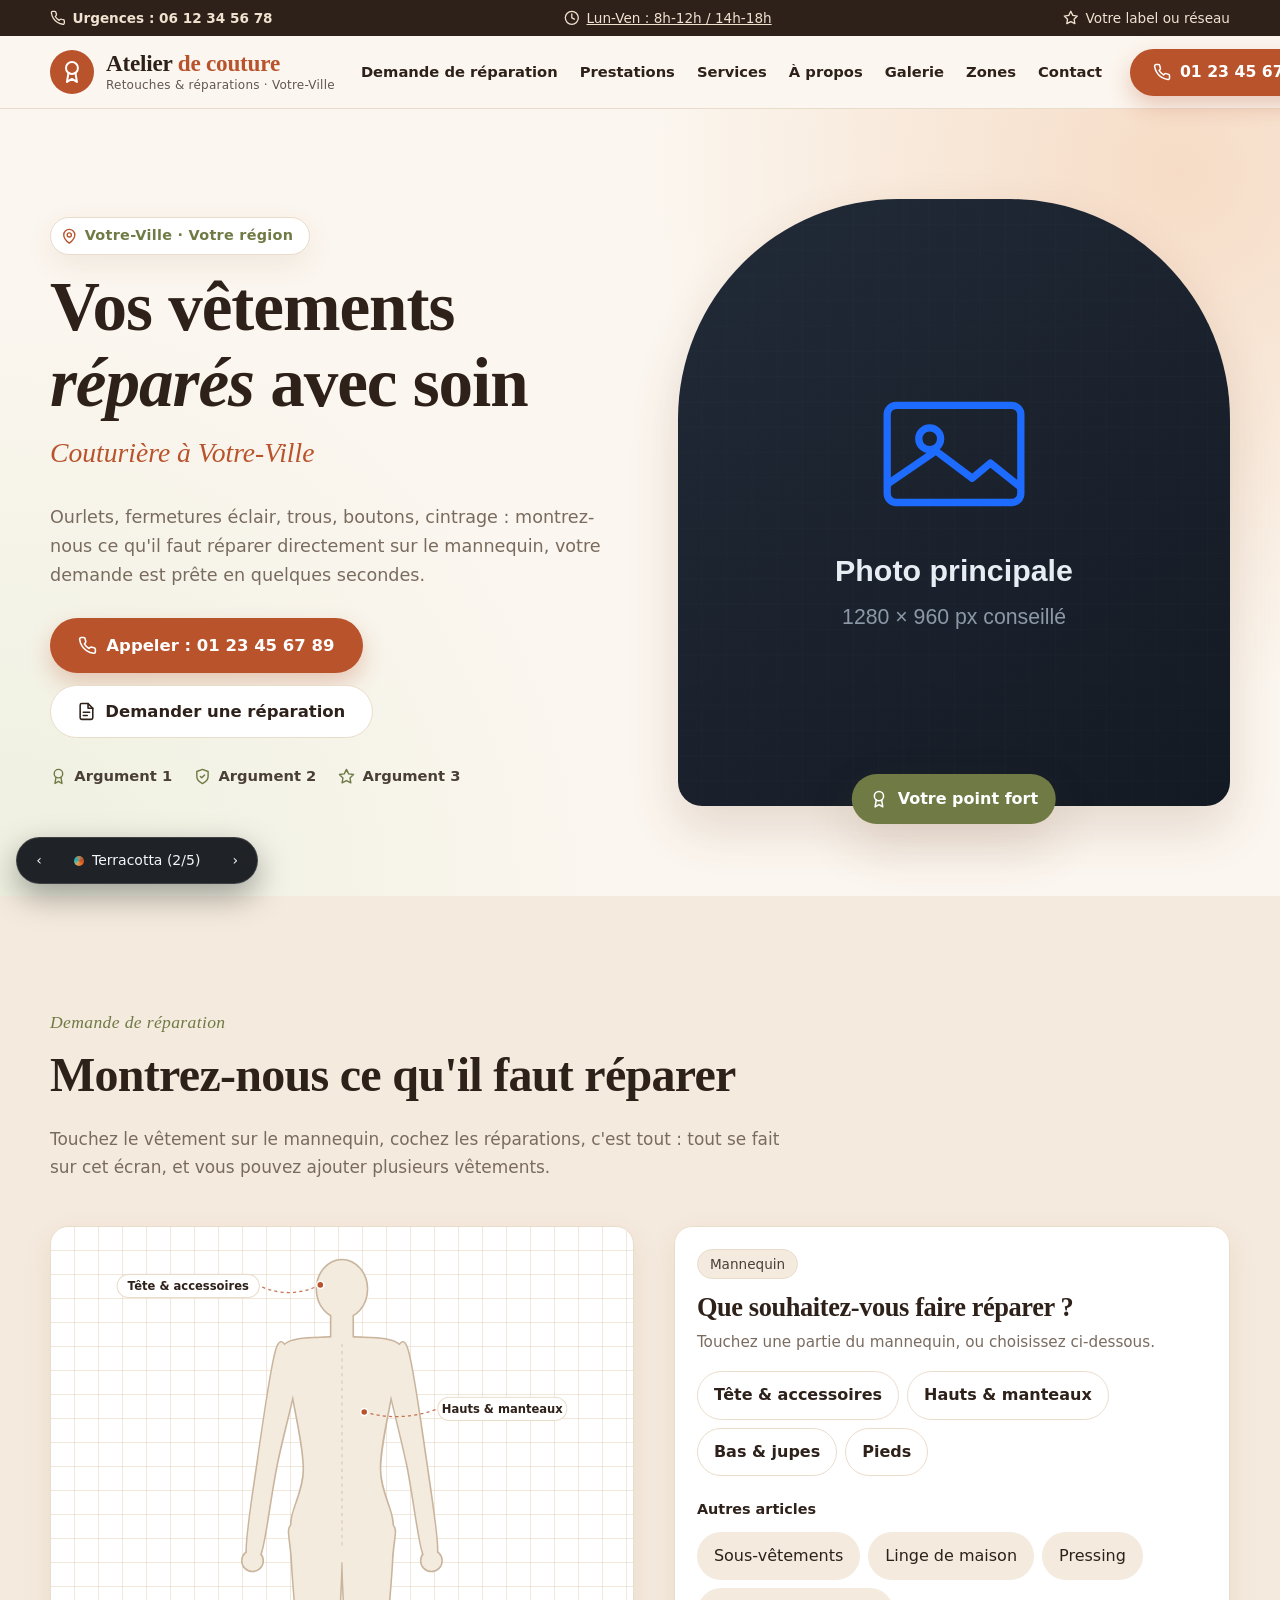
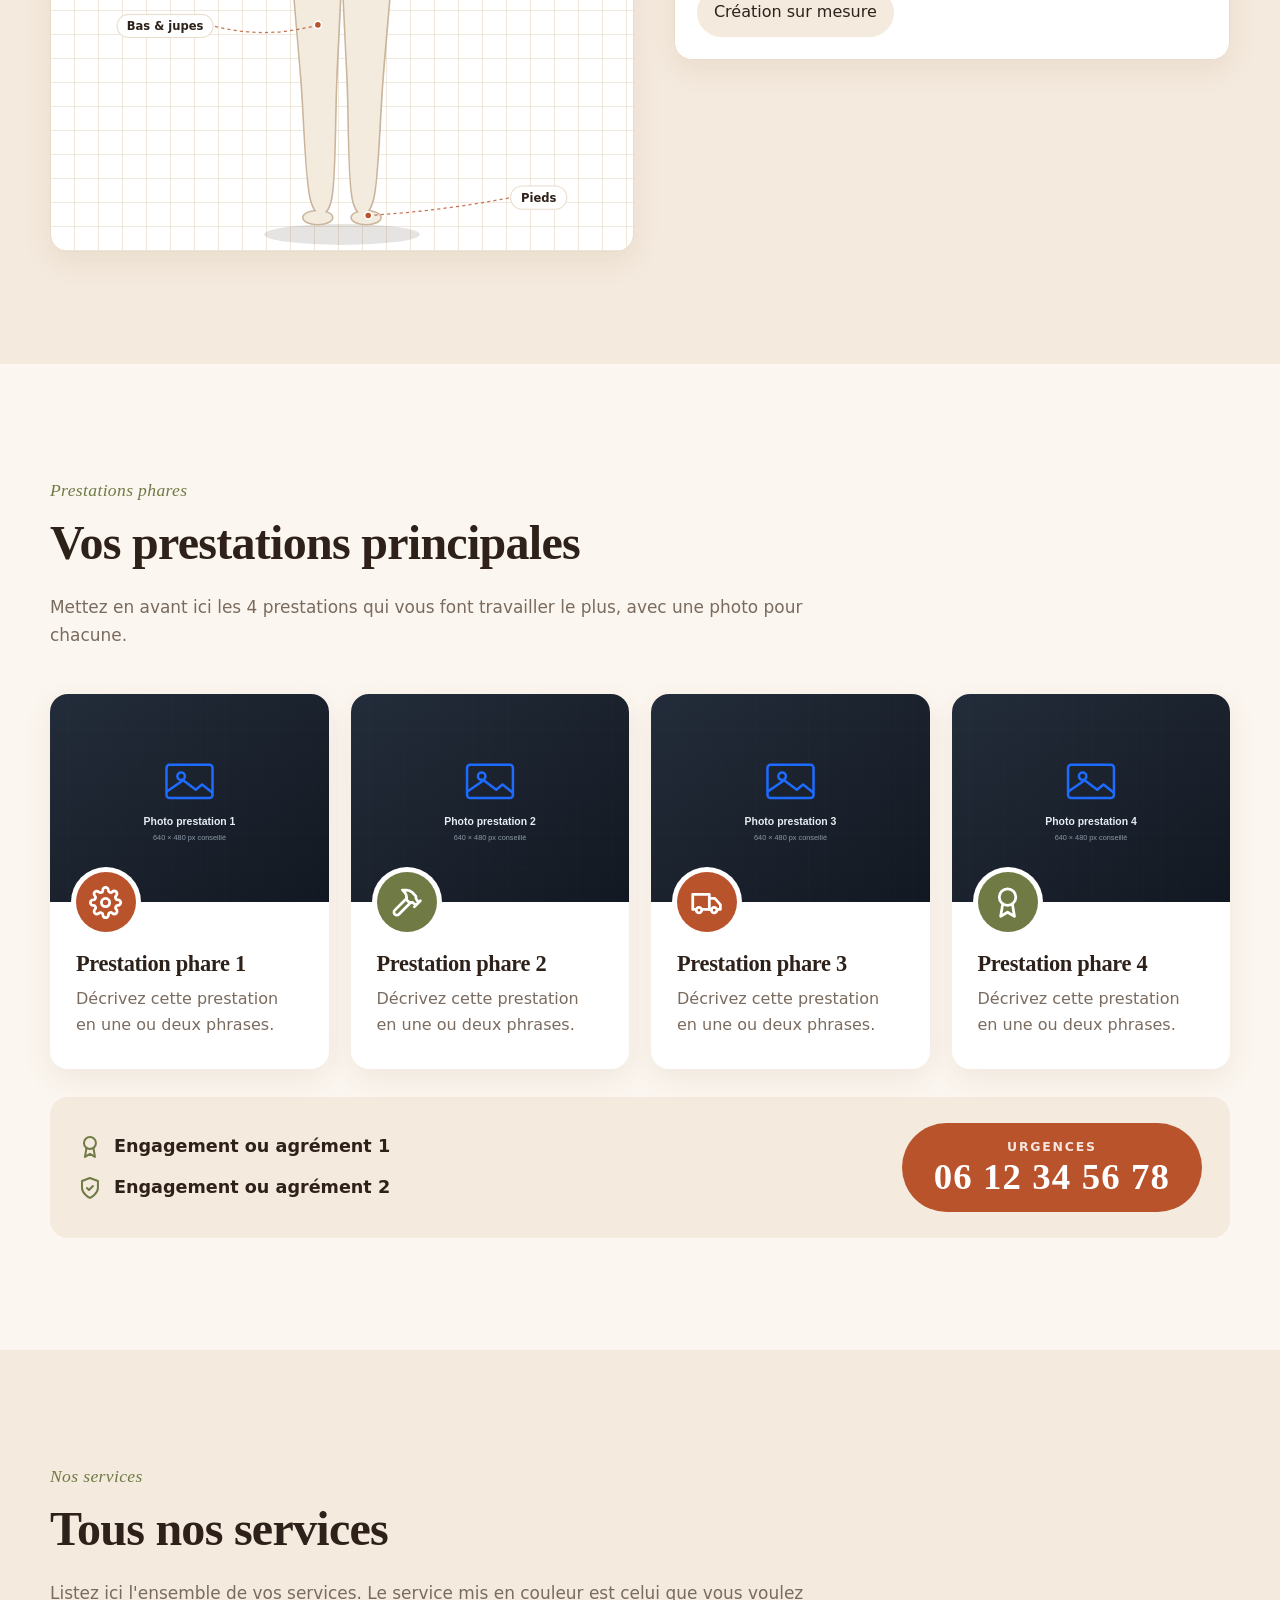
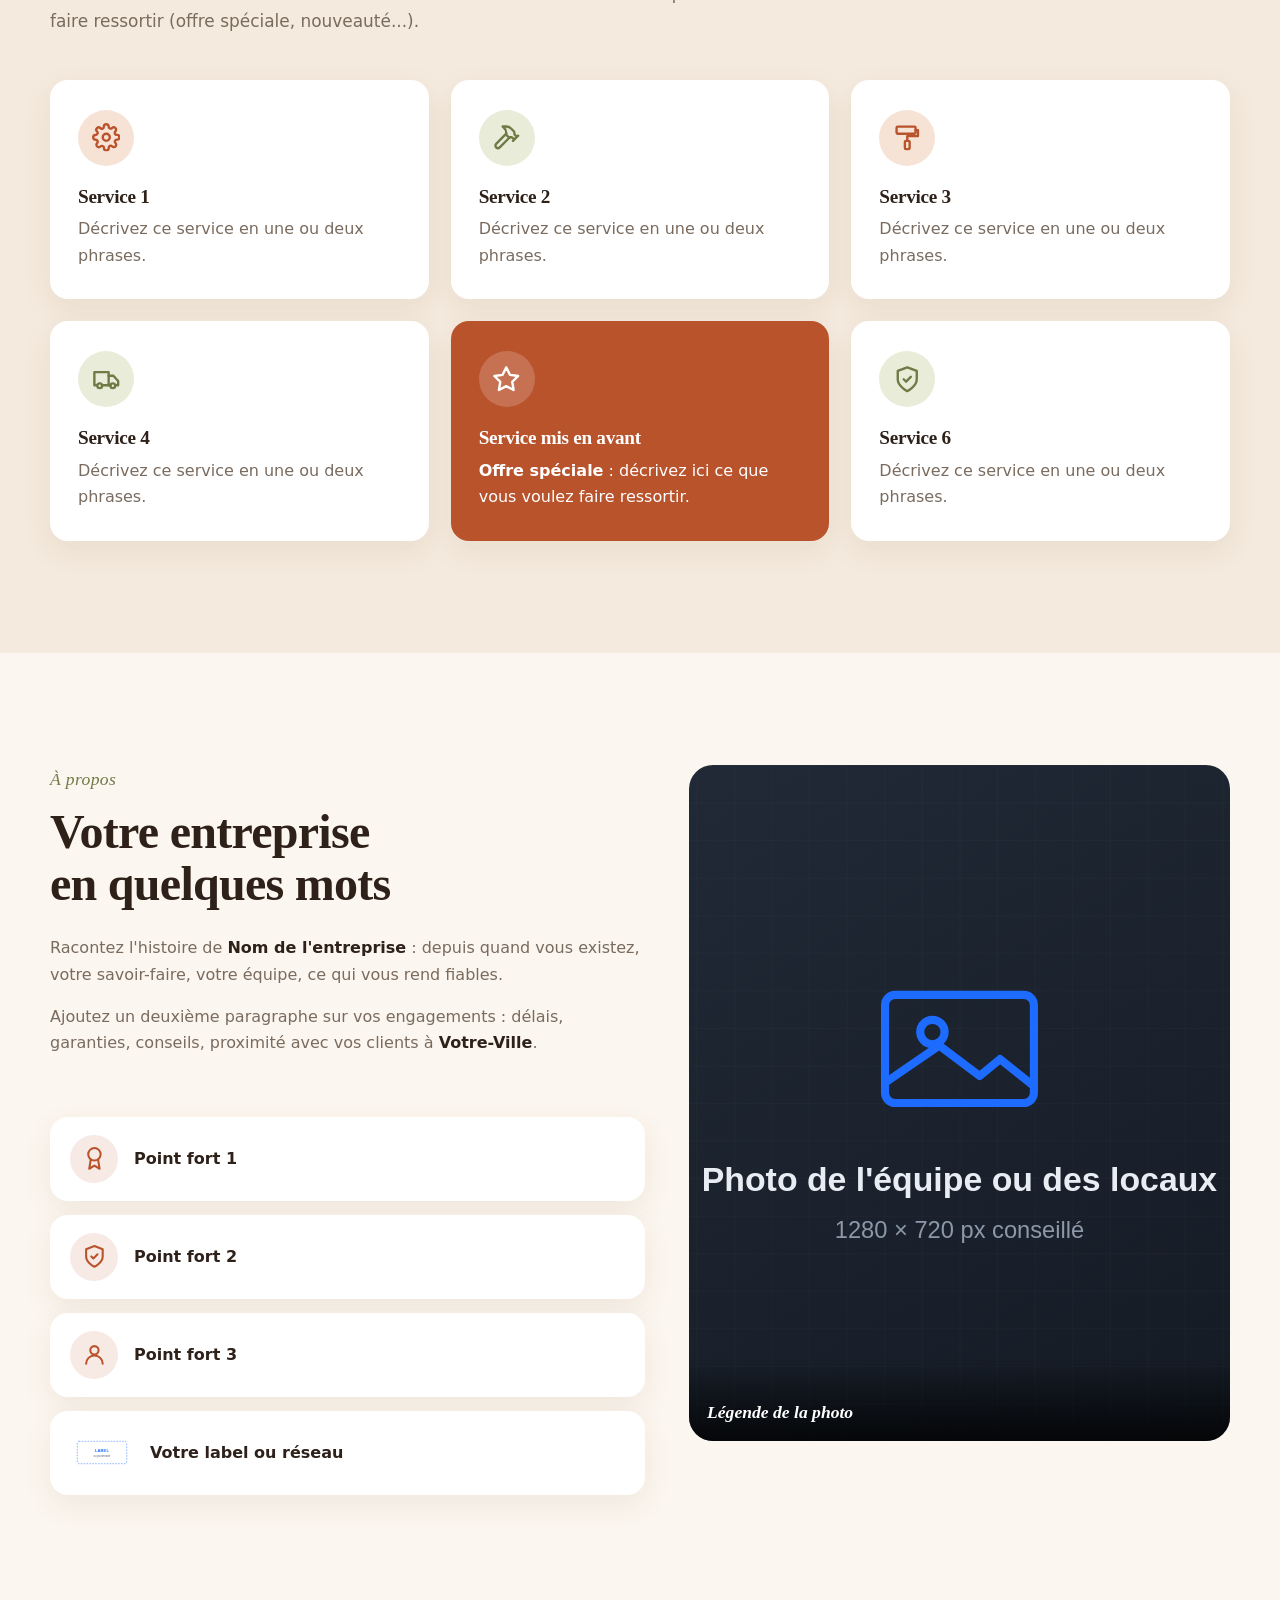
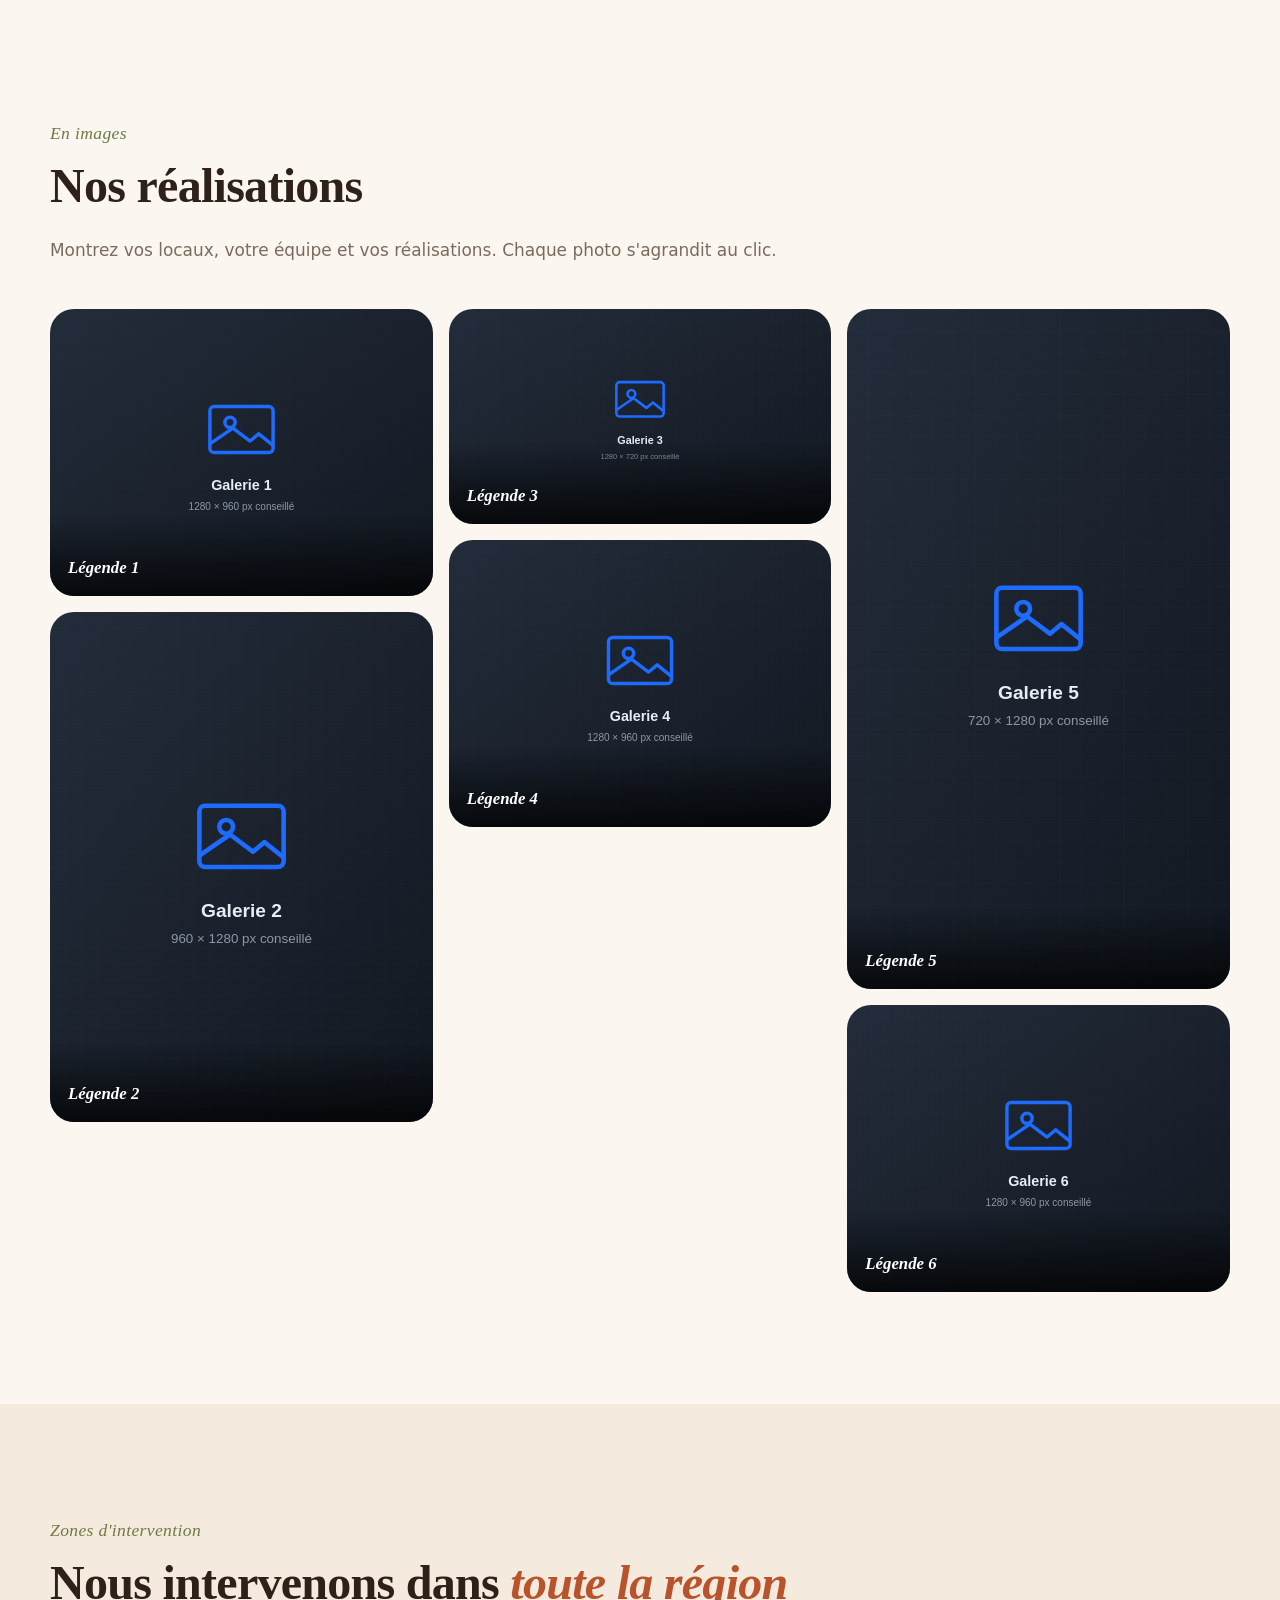
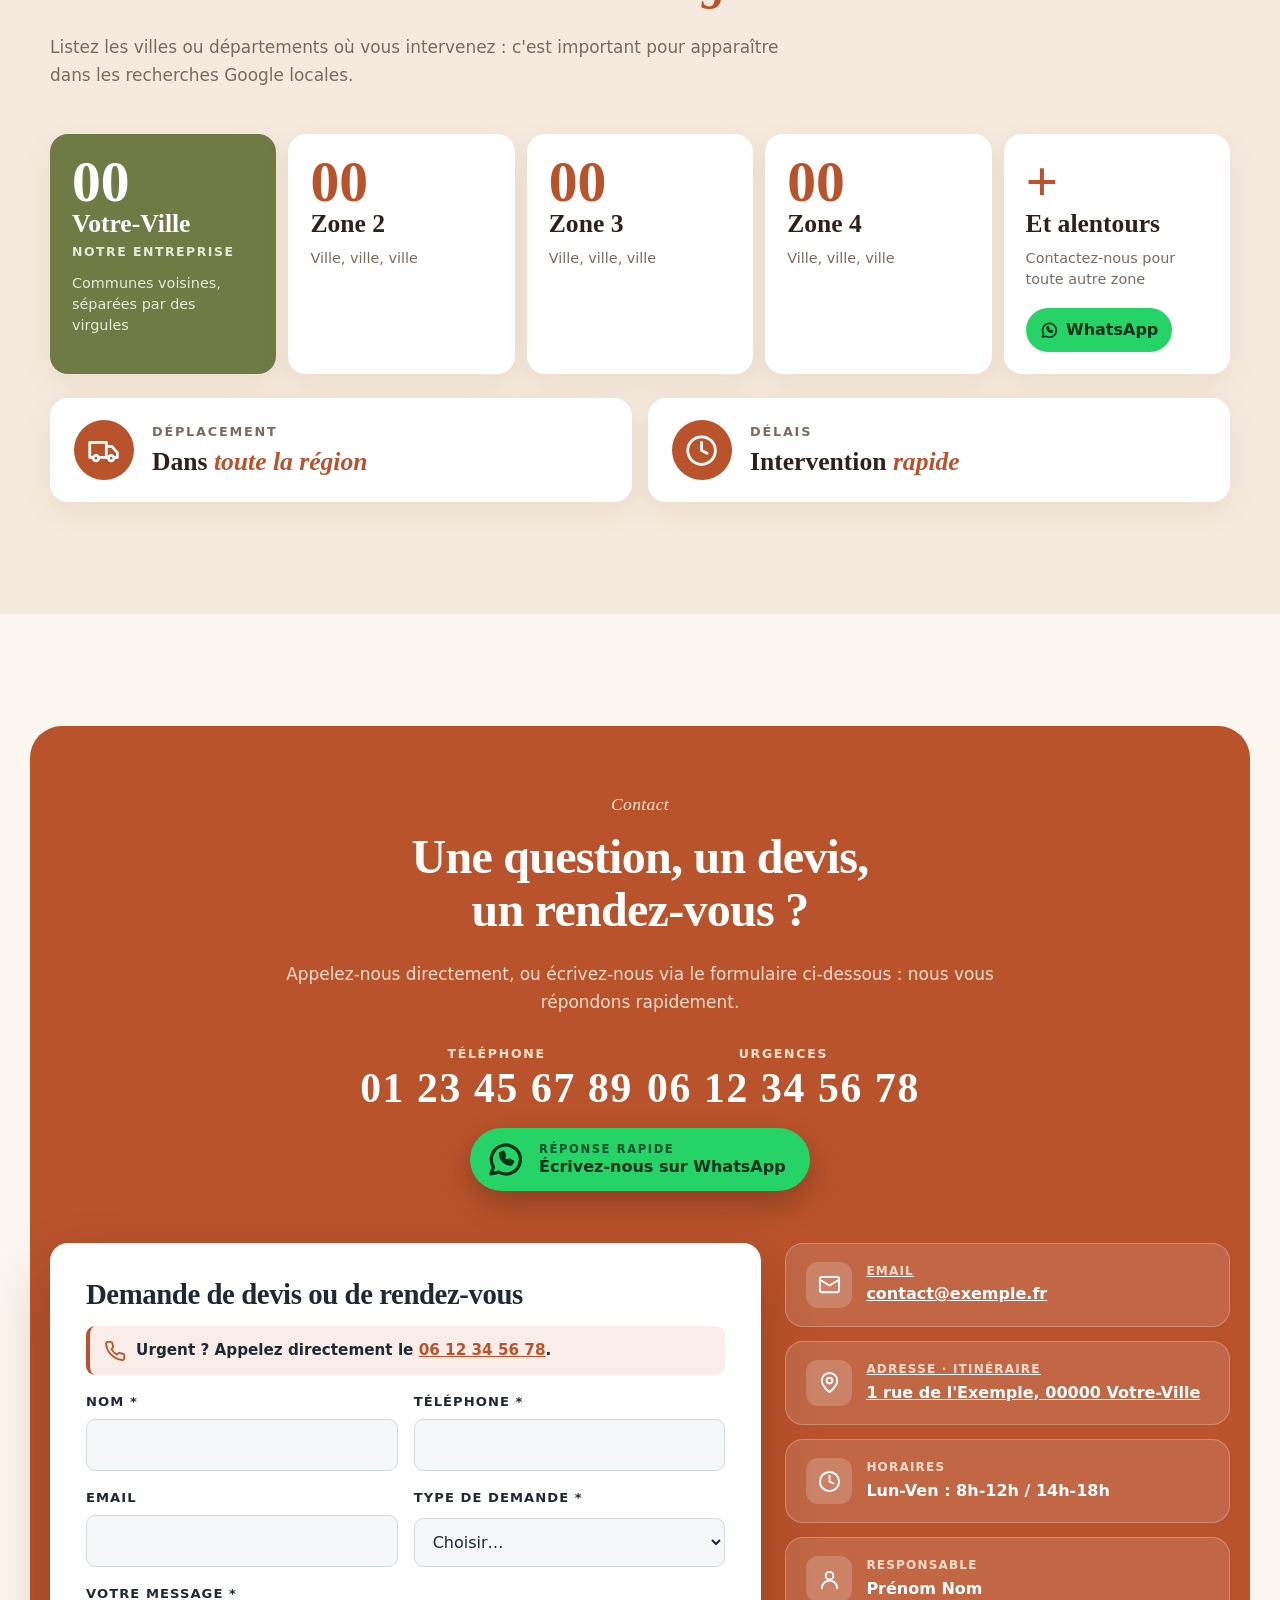
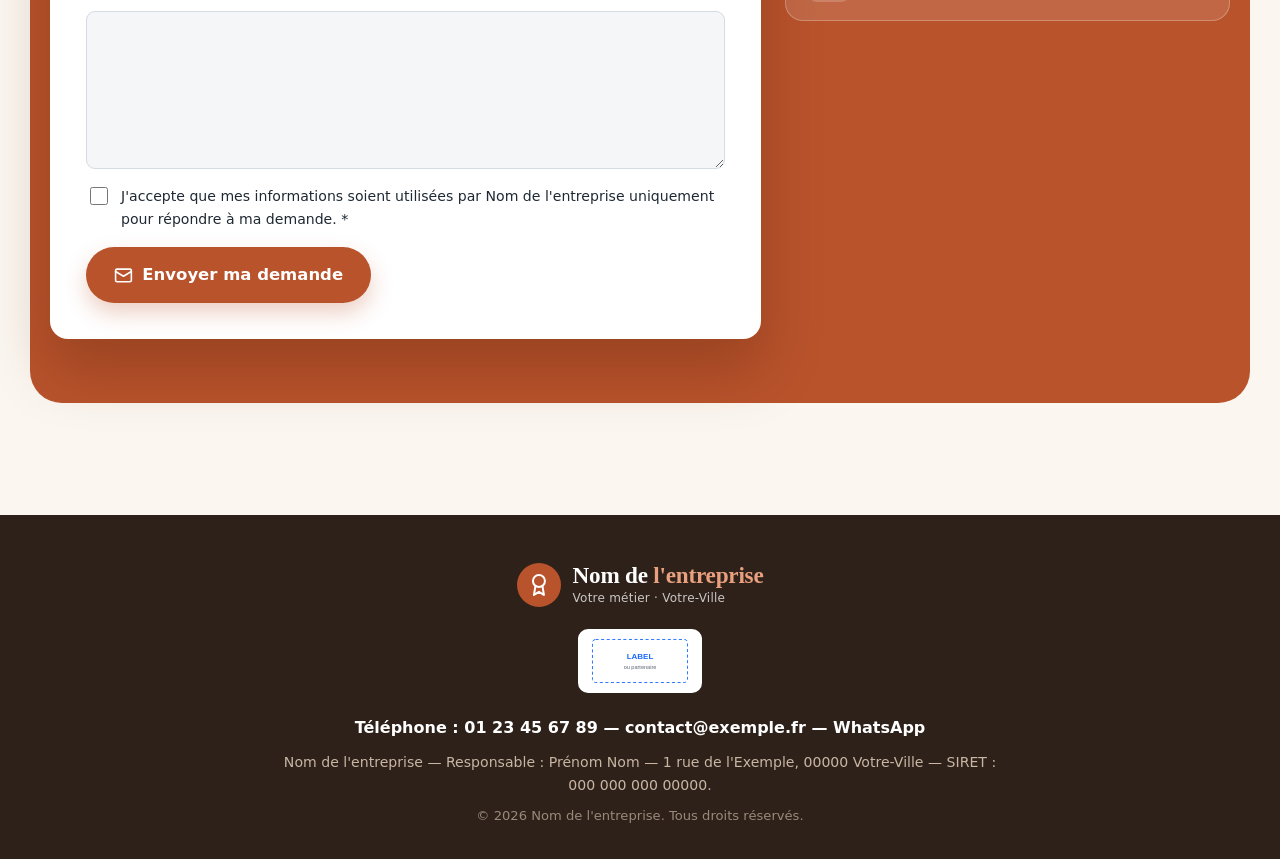
==== commit 10037ab2: "feat: mannequin cliquable pour demander une réparation Section « Demande de réparation » : un manneq" ====
--- a/index.html
+++ b/index.html
@@ -1,10 +1,10 @@
 <!DOCTYPE html>
-<html lang="fr" data-theme="mineral">
+<html lang="fr" data-theme="terracotta">
 <head>
 <meta charset="UTF-8">
 <meta name="viewport" content="width=device-width, initial-scale=1">
 <!-- À PERSONNALISER : titre (≈ 60 caractères) et description (≈ 155 caractères) pour Google -->
-<title>Votre métier à Votre-Ville | Nom de l'entreprise</title>
+<title>Couturière à Votre-Ville | Retouches et réparations de vêtements</title>
 <meta name="description" content="Nom de l'entreprise, Votre-Ville : décrivez en une phrase votre métier, vos prestations principales et votre zone d'intervention.">
 <meta name="robots" content="index, follow">
 <meta name="author" content="Nom de l'entreprise">
@@ -28,7 +28,8 @@
 
 <link rel="stylesheet" href="css/base.css">
 <!-- Thème graphique (polices incluses) : en production, garder UNE seule ligne avec le thème choisi -->
-<link rel="stylesheet" href="css/themes/mineral.css" id="theme-css">
+<link rel="stylesheet" href="css/themes/terracotta.css" id="theme-css">
+<link rel="stylesheet" href="css/mannequin.css">
 
 <!-- ===== DÉMO : sélection du style (à supprimer en production) ===== -->
 <script src="js/style-switcher.js"></script>
@@ -143,8 +144,8 @@
            attention, l'en-tête est clair ou sombre selon le thème. -->
       <span class="brand__mark" aria-hidden="true"><svg class="icon"><use href="#i-badge"/></svg></span>
       <span class="brand__text">
-        <span class="brand__name">Nom de <span class="brand__auto">l'entreprise</span></span>
-        <span class="brand__tagline">Votre métier &middot; Votre-Ville</span>
+        <span class="brand__name">Atelier <span class="brand__auto">de couture</span></span>
+        <span class="brand__tagline">Retouches &amp; réparations &middot; Votre-Ville</span>
       </span>
     </a>
 
@@ -156,6 +157,7 @@
 
     <nav class="site-nav" id="site-nav" aria-label="Navigation principale">
       <ul class="site-nav__list">
+        <li><a href="#reparation">Demande de réparation</a></li>
         <li><a href="#prestations">Prestations</a></li>
         <li><a href="#services">Services</a></li>
         <li><a href="#a-propos">À propos</a></li>
@@ -180,20 +182,19 @@
           <svg class="icon"><use href="#i-pin"/></svg> Votre-Ville &middot; Votre région
         </p>
         <h1 class="hero__title">
-          <span class="hero__title-main">Votre métier à Votre-Ville</span>
-          <span class="hero__title-brand">Nom de l'entreprise</span>
+          <span class="hero__title-main">Vos vêtements <em>réparés</em> avec soin</span>
+          <span class="hero__title-brand">Couturière à Votre-Ville</span>
         </h1>
         <p class="hero__lead">
-          Présentez ici votre entreprise en deux ou trois phrases : ce que vous faites,
-          pour qui, et ce qui vous distingue. Citez votre ville et vos prestations
-          principales, c'est ce que Google lira en premier.
+          Ourlets, fermetures éclair, trous, boutons, cintrage : montrez-nous ce qu'il faut
+          réparer directement sur le mannequin, votre demande est prête en quelques secondes.
         </p>
         <div class="hero__actions">
           <a href="tel:+33123456789" class="btn btn--primary btn--lg">
             <svg class="icon"><use href="#i-phone"/></svg> Appeler : 01 23 45 67 89
           </a>
-          <a href="#contact" class="btn btn--secondary btn--lg">
-            <svg class="icon"><use href="#i-file"/></svg> Demander un devis
+          <a href="#reparation" class="btn btn--secondary btn--lg">
+            <svg class="icon"><use href="#i-file"/></svg> Demander une réparation
           </a>
         </div>
         <ul class="hero__facts">
@@ -209,6 +210,33 @@
           <svg class="icon"><use href="#i-badge"/></svg> Votre point fort
         </figcaption>
       </figure>
+    </div>
+  </section>
+
+  <!-- ===== DEMANDE DE RÉPARATION : MANNEQUIN CLIQUABLE (css/mannequin.css, js/mannequin.js) ===== -->
+  <section class="section repair" id="reparation" aria-labelledby="repair-title">
+    <div class="container">
+      <header class="section__header">
+        <p class="section__kicker">Demande de réparation</p>
+        <h2 class="section__title" id="repair-title">Montrez-nous ce qu'il faut réparer</h2>
+        <p class="section__intro">
+          Touchez le vêtement sur le mannequin, cochez les réparations, c'est tout :
+          tout se fait sur cet écran, et vous pouvez ajouter plusieurs vêtements.
+        </p>
+      </header>
+
+      <div class="repair__app" id="mannequin">
+        <div class="repair__stage">
+          <svg class="mq" viewBox="-70 30 440 572" role="group" aria-label="Mannequin : choisissez une partie du corps"></svg>
+        </div>
+        <div class="repair__panel">
+          <nav class="repair__crumbs" aria-label="Votre sélection"></nav>
+          <div class="repair__step" aria-live="polite"></div>
+          <div class="repair__basket" hidden></div>
+        </div>
+        <p class="repair__toast" role="status" aria-live="polite"></p>
+      </div>
+      <noscript><p>Pour décrire votre réparation, écrivez-nous via le formulaire de contact ci-dessous.</p></noscript>
     </div>
   </section>
 
@@ -515,6 +543,7 @@
             <label for="cf-type">Type de demande *</label>
             <select id="cf-type" name="type_de_demande" required>
               <option value="">Choisir…</option>
+              <option>Demande de réparation</option>
               <option>Demande de devis</option>
               <option>Prise de rendez-vous</option>
               <option>Question</option>
@@ -606,5 +635,6 @@
 </div>
 
 <script src="js/main.js" defer></script>
+<script src="js/mannequin.js" defer></script>
 </body>
 </html>
--- a/css/themes/terracotta.css
+++ b/css/themes/terracotta.css
@@ -0,0 +1,123 @@
+/* =========================================================
+   THÈME « TERRACOTTA » — chaleureux et artisanal :
+   fond crème, terre cuite, vert olive, titres à empattements,
+   formes arrondies. Esprit maison de famille et savoir-faire.
+   ========================================================= */
+@import url('https://fonts.googleapis.com/css2?family=Fraunces:opsz,wght@9..144,500;9..144,600;9..144,700&family=DM+Sans:wght@400;500;600;700&display=swap');
+
+:root {
+  --font-head: 'Fraunces', Georgia, serif;
+  --font-body: 'DM Sans', system-ui, sans-serif;
+  --head-weight: 600;
+  --head-spacing: -0.015em;
+  --head-line: 1.1;
+  --kicker-transform: none;
+  --kicker-spacing: 0.02em;
+
+  --c-bg: #fbf6ef;
+  --c-surface: #ffffff;
+  --c-alt: #f4eadd;
+  --c-text: #4a3f37;
+  --c-muted: #7a6b5f;
+  --c-head: #2e211a;
+  --c-border: #eadccb;
+  --c-accent: #b9532c;
+  --c-accent-hover: #9c4321;
+  --c-accent-ink: #ffffff;
+  --c-kicker: #6f7a45;
+  --olive: #6f7a45;
+
+  --c-topbar-bg: #2e211a;
+  --c-topbar-text: #f1e2d0;
+  --c-header-bg: #fbf6ef;
+  --c-header-text: #2e211a;
+  --c-footer-bg: #2e211a;
+  --c-footer-text: #c9b6a3;
+
+  --radius: 18px;
+  --radius-img: 24px;
+  --radius-btn: 999px;
+  --shadow: 0 10px 30px rgba(110, 60, 30, .08);
+  --shadow-hover: 0 22px 50px rgba(110, 60, 30, .16);
+}
+
+.btn { font-weight: 700; }
+.btn--primary { box-shadow: 0 10px 22px rgba(185, 83, 44, .28); }
+.btn--secondary { border-width: 1.5px; border-color: var(--c-border); background: #fff; }
+.btn--secondary:hover { background: var(--c-alt); color: var(--c-accent); border-color: var(--c-accent); }
+.site-header { border-bottom: 1px solid var(--c-border); }
+.brand__mark { border-radius: 50%; }
+.brand__name { font-family: var(--font-head); text-transform: none; font-weight: 700; font-size: 1.45rem; letter-spacing: -0.01em; }
+.site-nav__list a:hover { background: var(--c-alt); }
+
+/* Hero : arche douce et tache de couleur */
+.hero {
+  background:
+    radial-gradient(circle at 92% 8%, #f6dcc6 0, transparent 38%),
+    radial-gradient(circle at 0% 100%, #eef0e0 0, transparent 40%),
+    var(--c-bg);
+}
+.hero__kicker { background: #fff; border: 1px solid var(--c-border); border-radius: 999px; padding: 6px 16px 6px 10px; box-shadow: var(--shadow); font-size: 0.9rem; }
+.hero__kicker .icon { color: var(--c-accent); }
+.hero__title { font-size: clamp(2.5rem, 5.4vw, 4.4rem); }
+.hero__title-main em, .hero__title-brand { font-style: italic; }
+.hero__title-brand { color: var(--c-accent); font-size: 0.4em; letter-spacing: 0; font-weight: 500; }
+.hero__facts .icon { color: var(--olive); }
+.hero__media img { border-radius: 220px 220px var(--radius-img) var(--radius-img); aspect-ratio: 4 / 4.4; }
+.hero__badge { border-radius: 999px; background: var(--olive); left: 50%; transform: translateX(-50%); white-space: nowrap; }
+
+.section__kicker { font-family: var(--font-head); font-style: italic; font-size: 1.1rem; font-weight: 500; }
+.section__title { font-size: clamp(2rem, 3.8vw, 3rem); }
+
+/* Prestations */
+.featured { background: var(--c-bg); }
+.featured__card { border: 0; box-shadow: var(--shadow); }
+.featured__icon { border-radius: 50%; }
+.featured__card:nth-child(even) .featured__icon { background: var(--olive); }
+.featured__band { background: var(--c-alt); border: 0; }
+.featured__labels .icon { color: var(--olive); }
+.featured__call { border-radius: 999px; padding: 14px 32px; text-align: center; }
+
+/* Savoir-faire */
+.services { background: var(--c-alt); }
+.service { border: 0; box-shadow: var(--shadow); }
+.service__icon { border-radius: 50%; background: #f6e3d6; color: var(--c-accent); }
+.service:nth-child(even) .service__icon { background: #e9ecd9; color: var(--olive); }
+.service--featured { background: var(--c-accent); }
+.service--featured .service__title, .service--featured p, .service--featured strong { color: #fff; }
+.service--featured .service__icon { background: rgba(255, 255, 255, .18); color: #fff; }
+
+/* À propos */
+.highlight { border: 0; box-shadow: var(--shadow); }
+.highlight__icon { border-radius: 50%; }
+.about__media figcaption { font-family: var(--font-head); font-style: italic; font-size: 1.1rem; }
+
+/* Galerie */
+.gallery__item figcaption { font-family: var(--font-head); font-style: italic; font-size: 1.05rem; }
+
+/* Zones */
+.zones__all { font-style: italic; }
+.zones__dept { border: 0; box-shadow: var(--shadow); }
+.zones__num { font-weight: 700; }
+.zones__dept--home { background: var(--olive); }
+.zones__dept--home .zones__num, .zones__dept--home .zones__name { color: #fff; }
+.zones__dept--home .zones__tag, .zones__dept--home .zones__cities { color: #e7ead6; }
+.zones__extra li { border: 0; box-shadow: var(--shadow); }
+.zones__extra-icon { border-radius: 50%; }
+
+/* Contact : grand bloc terre cuite arrondi */
+.contact { padding-inline: 12px; background: var(--c-bg); }
+.contact > .container {
+  --c-head: #ffffff; --c-muted: #f6dccd; --c-surface: rgba(255, 255, 255, .12); --c-border: rgba(255, 255, 255, .25);
+  background: var(--c-accent); color: #fff; border-radius: 32px; padding-block: clamp(36px, 6vw, 64px);
+}
+.contact .section__kicker { color: #ffe3cf; }
+.contact__phone-label { color: #ffe3cf; }
+.contact__icon { background: rgba(255, 255, 255, .18); color: #fff; }
+.contact-form { box-shadow: 0 30px 60px rgba(60, 20, 0, .25); }
+.contact-form__title { font-size: 1.8rem; }
+.contact-form__status.is-error { background: #fdecea; color: #8a1c12; }
+.contact-form__status.is-success { background: #eef3e2; color: #3c4a16; }
+
+.site-footer .brand__auto { color: #e9a07f; }
+.callbar__alt { background: var(--olive); color: #fff; }
--- a/css/mannequin.css
+++ b/css/mannequin.css
@@ -0,0 +1,211 @@
+/* =========================================================
+   Demande de réparation : mannequin cliquable (js/mannequin.js).
+   Couleurs reprises du thème actif via ses variables.
+   ========================================================= */
+.repair { background: var(--c-alt); }
+.repair__app {
+  display: grid;
+  gap: 24px;
+  align-items: start;
+}
+@media (min-width: 900px) {
+  .repair__app { grid-template-columns: minmax(0, 1.05fr) minmax(0, 1fr); gap: 40px; }
+  .repair__panel { position: sticky; top: 104px; }
+}
+
+/* Scène : papier à patron quadrillé */
+.repair__stage {
+  position: relative;
+  border-radius: var(--radius);
+  border: 1px solid var(--c-border);
+  background-color: var(--c-surface);
+  background-image:
+    linear-gradient(color-mix(in srgb, var(--c-border) 70%, transparent) 1px, transparent 1px),
+    linear-gradient(90deg, color-mix(in srgb, var(--c-border) 70%, transparent) 1px, transparent 1px);
+  background-size: 24px 24px;
+  background-position: -1px -1px;
+  padding: 8px 8px 4px;
+  box-shadow: var(--shadow);
+}
+.mq {
+  display: block;
+  width: 100%;
+  /* Le mannequin tient toujours dans l'écran, à côté du panneau */
+  height: min(68svh, 640px);
+  margin-inline: auto;
+  font-family: var(--font-body);
+  overflow: visible;
+  -webkit-tap-highlight-color: transparent;
+}
+
+/* Mannequin */
+.mq__base { fill: color-mix(in srgb, var(--c-head) 12%, transparent); }
+.mq__outline > * { fill: #c9b49c; stroke: #c9b49c; stroke-width: 3; stroke-linejoin: round; }
+.mq__fill > * { fill: #f4ebdf; }
+.mq__seam { fill: none; stroke: #dccbb6; stroke-width: 1.2; stroke-dasharray: 3 4; }
+.mq.has-zone .mq__body { transition: opacity .3s; }
+
+/* Zones cliquables */
+.mq__zone { cursor: pointer; outline: none; }
+.mq__zone path {
+  fill: var(--c-accent);
+  fill-opacity: 0;
+  stroke: var(--c-accent);
+  stroke-opacity: 0;
+  stroke-width: 1.6;
+  stroke-dasharray: 5 4;
+  stroke-linejoin: round;
+  transition: fill-opacity .2s, stroke-opacity .2s;
+}
+.mq__zone:hover path,
+.mq__zone:focus-visible path { fill-opacity: .1; stroke-opacity: .9; }
+.mq__zone.is-active path { fill-opacity: .16; stroke-opacity: 1; animation: mq-march 1.2s linear infinite; }
+@keyframes mq-march { to { stroke-dashoffset: -18; } }
+
+/* Étiquettes de zone */
+.mq__tag { pointer-events: none; animation: mq-fade .5s ease both; }
+.mq__tag rect { fill: var(--c-surface); stroke: var(--c-border); stroke-width: 1; }
+.mq__tag text { font-size: 11px; font-weight: 600; fill: var(--c-head); }
+.mq__tag.is-active rect { fill: var(--c-accent); stroke: var(--c-accent); }
+.mq__tag.is-active text { fill: var(--c-accent-ink); }
+.mq__thread { fill: none; stroke: var(--c-accent); stroke-width: 1.2; stroke-dasharray: 3 3; opacity: .8; }
+.mq__pin { fill: var(--c-accent); stroke: #fff; stroke-width: 1.5; }
+
+/* Vêtement porté */
+.mq__garment { --thread: rgba(255, 255, 255, .7); pointer-events: none; }
+.mq__garment.is-light { --thread: rgba(60, 40, 30, .35); }
+.mq__garment.is-new { animation: mq-dress .55s cubic-bezier(.2, .8, .2, 1) both; transform-box: fill-box; transform-origin: 50% 0; }
+.mq__cloth { fill: var(--fabric); stroke: color-mix(in srgb, var(--fabric) 60%, #000); stroke-width: 1.4; stroke-linejoin: round; }
+.mq__garment .mq__seam { stroke: color-mix(in srgb, var(--fabric) 55%, #000); stroke-dasharray: none; stroke-width: 1.2; opacity: .7; }
+.mq__stitch { fill: none; stroke: var(--thread); stroke-width: 1.1; stroke-dasharray: 3 2.5; stroke-linecap: round; }
+.mq__garment.is-new .mq__stitch { animation: mq-sew 1.1s .3s ease-out both; }
+.mq__fringe { fill: none; stroke: color-mix(in srgb, var(--fabric) 70%, #000); stroke-width: 1.4; stroke-linecap: round; }
+.mq__button { fill: color-mix(in srgb, var(--fabric) 45%, #000); }
+.mq__garment.is-light .mq__button { fill: #b9a58f; }
+@keyframes mq-dress {
+  from { opacity: 0; transform: translateY(-14px) scaleY(.96); }
+  to { opacity: 1; transform: none; }
+}
+@keyframes mq-sew { from { stroke-dashoffset: 60; opacity: 0; } to { stroke-dashoffset: 0; opacity: 1; } }
+@keyframes mq-fade { from { opacity: 0; } to { opacity: 1; } }
+
+/* Points de réparation */
+.mq__hotspot { cursor: pointer; outline: none; animation: mq-pop .4s cubic-bezier(.3, 1.6, .5, 1) both; }
+.mq__hit { fill: transparent; }
+.mq__ring { fill: none; stroke: var(--c-accent); stroke-width: 2; transform-box: fill-box; transform-origin: center; animation: mq-pulse 2s ease-out infinite; }
+.mq__dot { fill: var(--c-surface); stroke: var(--c-accent); stroke-width: 2; transition: fill .2s; }
+.mq__plus { stroke: var(--c-accent); stroke-width: 2; stroke-linecap: round; }
+.mq__check { fill: none; stroke: var(--c-accent-ink); stroke-width: 2; stroke-linecap: round; stroke-linejoin: round; opacity: 0; }
+.mq__hotspot.is-on .mq__dot { fill: var(--c-accent); }
+.mq__hotspot.is-on .mq__plus { opacity: 0; }
+.mq__hotspot.is-on .mq__check { opacity: 1; }
+.mq__hotspot.is-on .mq__ring { animation: none; opacity: 0; }
+.mq__label { opacity: 0; pointer-events: none; transition: opacity .15s; }
+.mq__label rect { fill: var(--c-head); }
+.mq__label text { font-size: 10.5px; font-weight: 600; fill: var(--c-bg); }
+.mq__hotspot:hover .mq__label,
+.mq__hotspot:focus-visible .mq__label,
+.mq__hotspot.is-hover .mq__label { opacity: 1; }
+.mq__hotspot:hover .mq__dot,
+.mq__hotspot.is-hover .mq__dot,
+.mq__hotspot:focus-visible .mq__dot { stroke-width: 3; }
+@keyframes mq-pulse { 0% { transform: scale(1); opacity: .8; } 100% { transform: scale(2.1); opacity: 0; } }
+@keyframes mq-pop { from { opacity: 0; } to { opacity: 1; } }
+
+/* Panneau */
+.repair__panel {
+  background: var(--c-surface);
+  border: 1px solid var(--c-border);
+  border-radius: var(--radius);
+  padding: 22px;
+  box-shadow: var(--shadow);
+  scroll-margin-top: 96px;
+}
+.repair__crumbs { display: flex; flex-wrap: wrap; align-items: center; gap: 6px; font-size: 0.85rem; margin-bottom: 14px; }
+.repair__crumbs button {
+  font: inherit; border: 1px solid var(--c-border); background: var(--c-alt); color: var(--c-text);
+  border-radius: 999px; padding: 3px 12px; cursor: pointer;
+}
+.repair__crumbs button:hover { border-color: var(--c-accent); color: var(--c-accent); }
+.repair__crumbs [aria-current] { font-weight: 700; color: var(--c-accent); padding: 3px 4px; }
+.repair__sep { color: var(--c-muted); }
+.repair__step { animation: mq-fade .35s ease both; }
+.repair__title { font-size: clamp(1.3rem, 2.2vw, 1.65rem); margin-bottom: 0.3em; }
+.repair__hint { color: var(--c-muted); margin-bottom: 16px; font-size: 0.95rem; }
+.repair__sub { margin: 22px 0 10px; font-weight: 700; color: var(--c-head); font-size: 0.9rem; }
+.repair__chips { display: flex; flex-wrap: wrap; gap: 8px; }
+.repair__chip {
+  font: inherit; font-weight: 600; cursor: pointer;
+  padding: 10px 16px; border-radius: 999px;
+  border: 1.5px solid var(--c-border); background: var(--c-surface); color: var(--c-head);
+  transition: border-color .2s, color .2s, transform .2s;
+}
+.repair__chip:hover { border-color: var(--c-accent); color: var(--c-accent); transform: translateY(-1px); }
+.repair__chip--soft { font-weight: 500; background: var(--c-alt); border-color: transparent; }
+
+.repair__list { display: grid; gap: 8px; }
+@media (min-width: 560px) { .repair__list { grid-template-columns: 1fr 1fr; } }
+.repair__option {
+  display: flex; gap: 10px; align-items: flex-start; height: 100%;
+  padding: 10px 12px; border-radius: 12px; cursor: pointer;
+  border: 1.5px solid var(--c-border); background: var(--c-surface);
+  transition: border-color .2s, background-color .2s;
+}
+.repair__option input { position: absolute; opacity: 0; pointer-events: none; }
+.repair__box {
+  flex: none; width: 20px; height: 20px; margin-top: 2px; border-radius: 6px;
+  border: 2px solid var(--c-border); background: var(--c-surface); position: relative;
+  transition: background-color .2s, border-color .2s;
+}
+.repair__box::after {
+  content: ''; position: absolute; left: 5px; top: 1px; width: 6px; height: 11px;
+  border: solid var(--c-accent-ink); border-width: 0 2px 2px 0; transform: rotate(45deg); opacity: 0;
+}
+.repair__option:hover, .repair__option.is-hover { border-color: var(--c-accent); }
+.repair__option.is-on { border-color: var(--c-accent); background: color-mix(in srgb, var(--c-accent) 8%, var(--c-surface)); }
+.repair__option.is-on .repair__box { background: var(--c-accent); border-color: var(--c-accent); }
+.repair__option.is-on .repair__box::after { opacity: 1; }
+.repair__option input:focus-visible + .repair__box { outline: 2px solid var(--c-accent); outline-offset: 2px; }
+.repair__name { display: block; font-weight: 700; color: var(--c-head); line-height: 1.3; font-size: 0.95rem; }
+.repair__desc { display: block; color: var(--c-muted); font-size: 0.82rem; line-height: 1.35; }
+
+.repair__note { display: block; margin: 16px 0; font-weight: 600; color: var(--c-head); font-size: 0.92rem; }
+.repair__note small { font-weight: 400; color: var(--c-muted); }
+.repair__note textarea {
+  display: block; width: 100%; margin-top: 6px; font: inherit; font-weight: 400; color: var(--c-text);
+  padding: 10px 12px; border-radius: 12px; border: 1.5px solid var(--c-border); background: var(--c-bg); resize: vertical;
+}
+.repair__note textarea:focus { outline: none; border-color: var(--c-accent); }
+.repair__add { width: 100%; justify-content: center; }
+.repair__add:disabled { opacity: .45; cursor: not-allowed; transform: none; }
+
+/* Ma demande */
+.repair__basket { margin-top: 20px; padding-top: 18px; border-top: 1px dashed var(--c-border); animation: mq-fade .35s ease both; }
+.repair__basket-title { font-weight: 700; color: var(--c-head); display: flex; justify-content: space-between; align-items: center; }
+.repair__basket-title span { font-size: 0.8rem; font-weight: 700; color: var(--c-accent-ink); background: var(--c-accent); border-radius: 999px; padding: 2px 10px; }
+.repair__basket ul { display: grid; gap: 8px; margin-bottom: 16px; }
+.repair__basket li {
+  display: flex; justify-content: space-between; gap: 12px; align-items: flex-start;
+  background: var(--c-alt); border-radius: 12px; padding: 10px 12px; font-size: 0.9rem; line-height: 1.45;
+}
+.repair__basket small { color: var(--c-muted); }
+.repair__basket em { color: var(--c-muted); }
+.repair__remove {
+  flex: none; width: 28px; height: 28px; border-radius: 50%; border: 0; cursor: pointer;
+  background: var(--c-surface); color: var(--c-muted); font-size: 1.1rem; line-height: 1;
+}
+.repair__remove:hover { color: var(--c-accent); }
+.repair__send { width: 100%; justify-content: center; }
+
+.repair__toast {
+  position: fixed; left: 50%; bottom: 84px; z-index: 90; transform: translate(-50%, 20px);
+  background: var(--c-head); color: var(--c-bg); padding: 10px 18px; border-radius: 999px;
+  font-weight: 600; font-size: 0.92rem; box-shadow: var(--shadow-hover);
+  opacity: 0; pointer-events: none; transition: opacity .25s, transform .25s;
+}
+.repair__toast.is-visible { opacity: 1; transform: translate(-50%, 0); }
+@media (min-width: 768px) { .repair__toast { bottom: 28px; } }
+
+@media (prefers-reduced-motion: reduce) {
+  .mq *, .repair__step, .repair__basket { animation: none !important; }
+}
